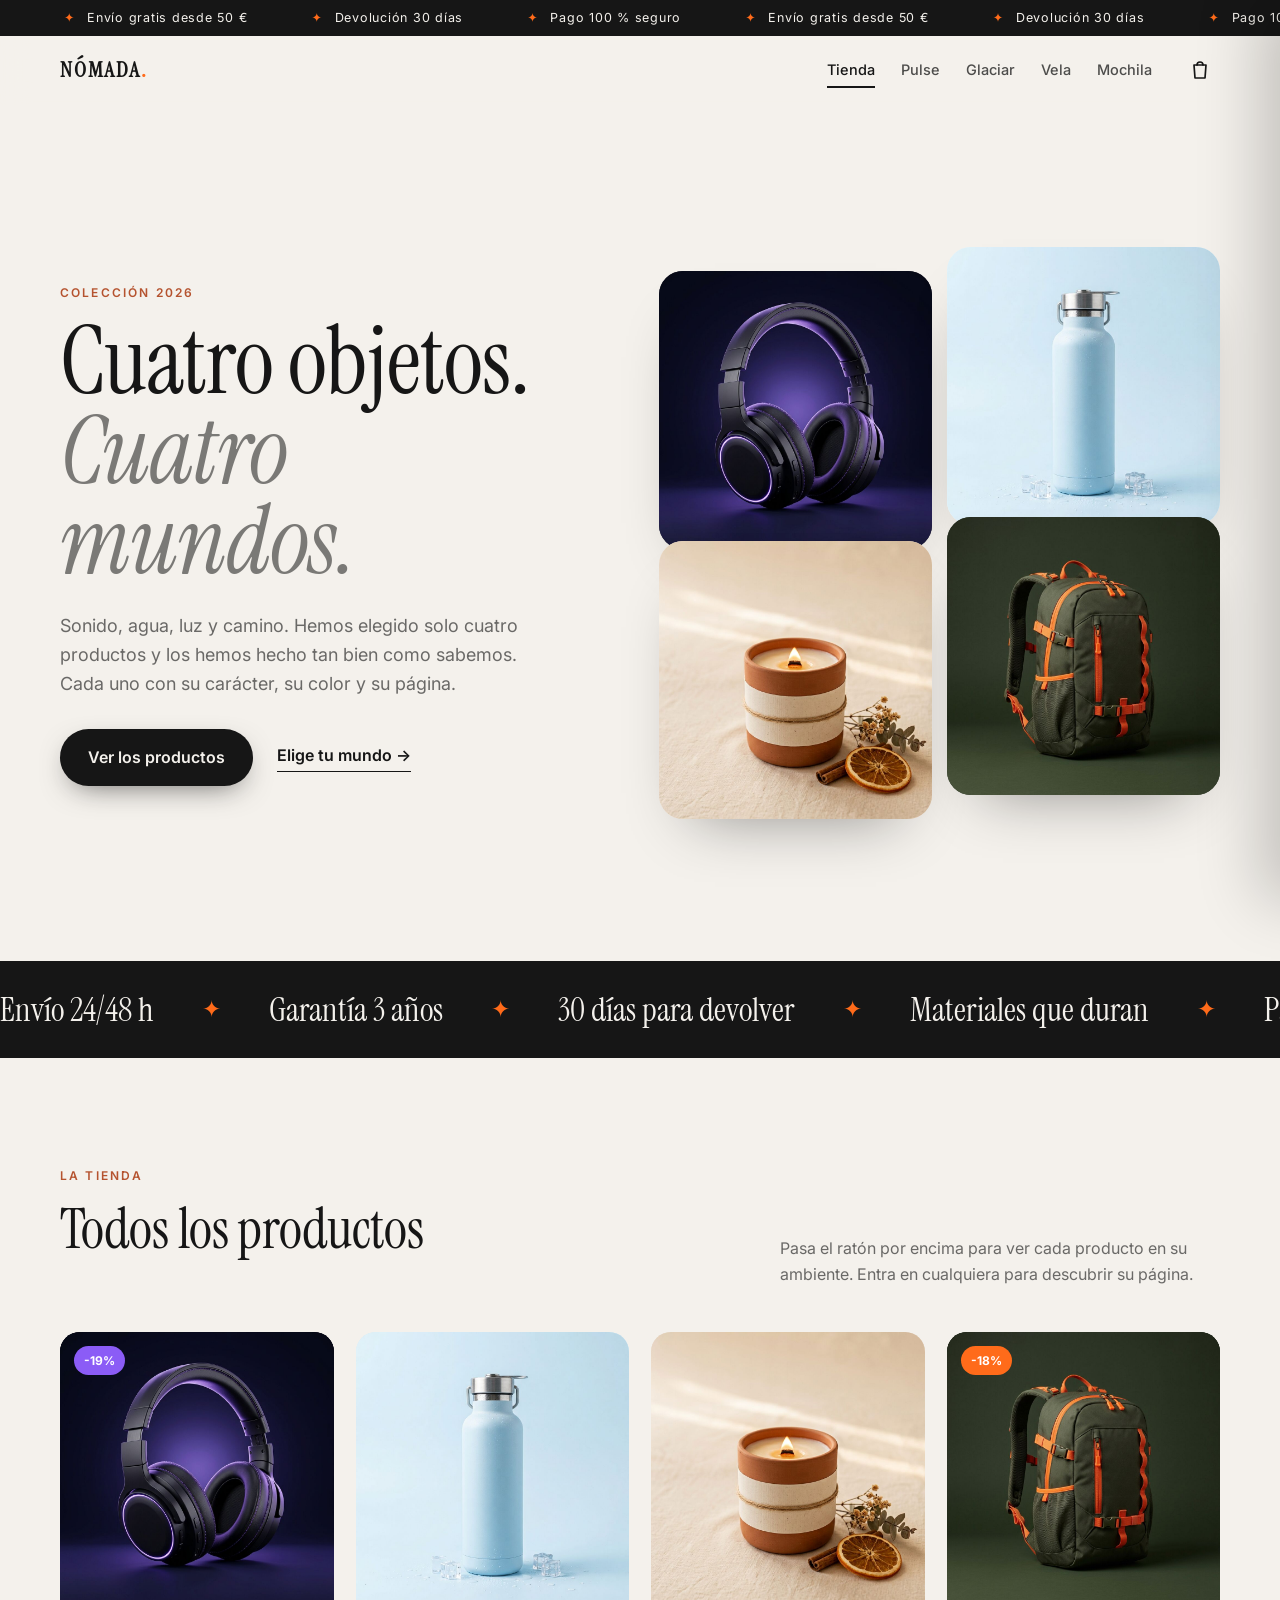
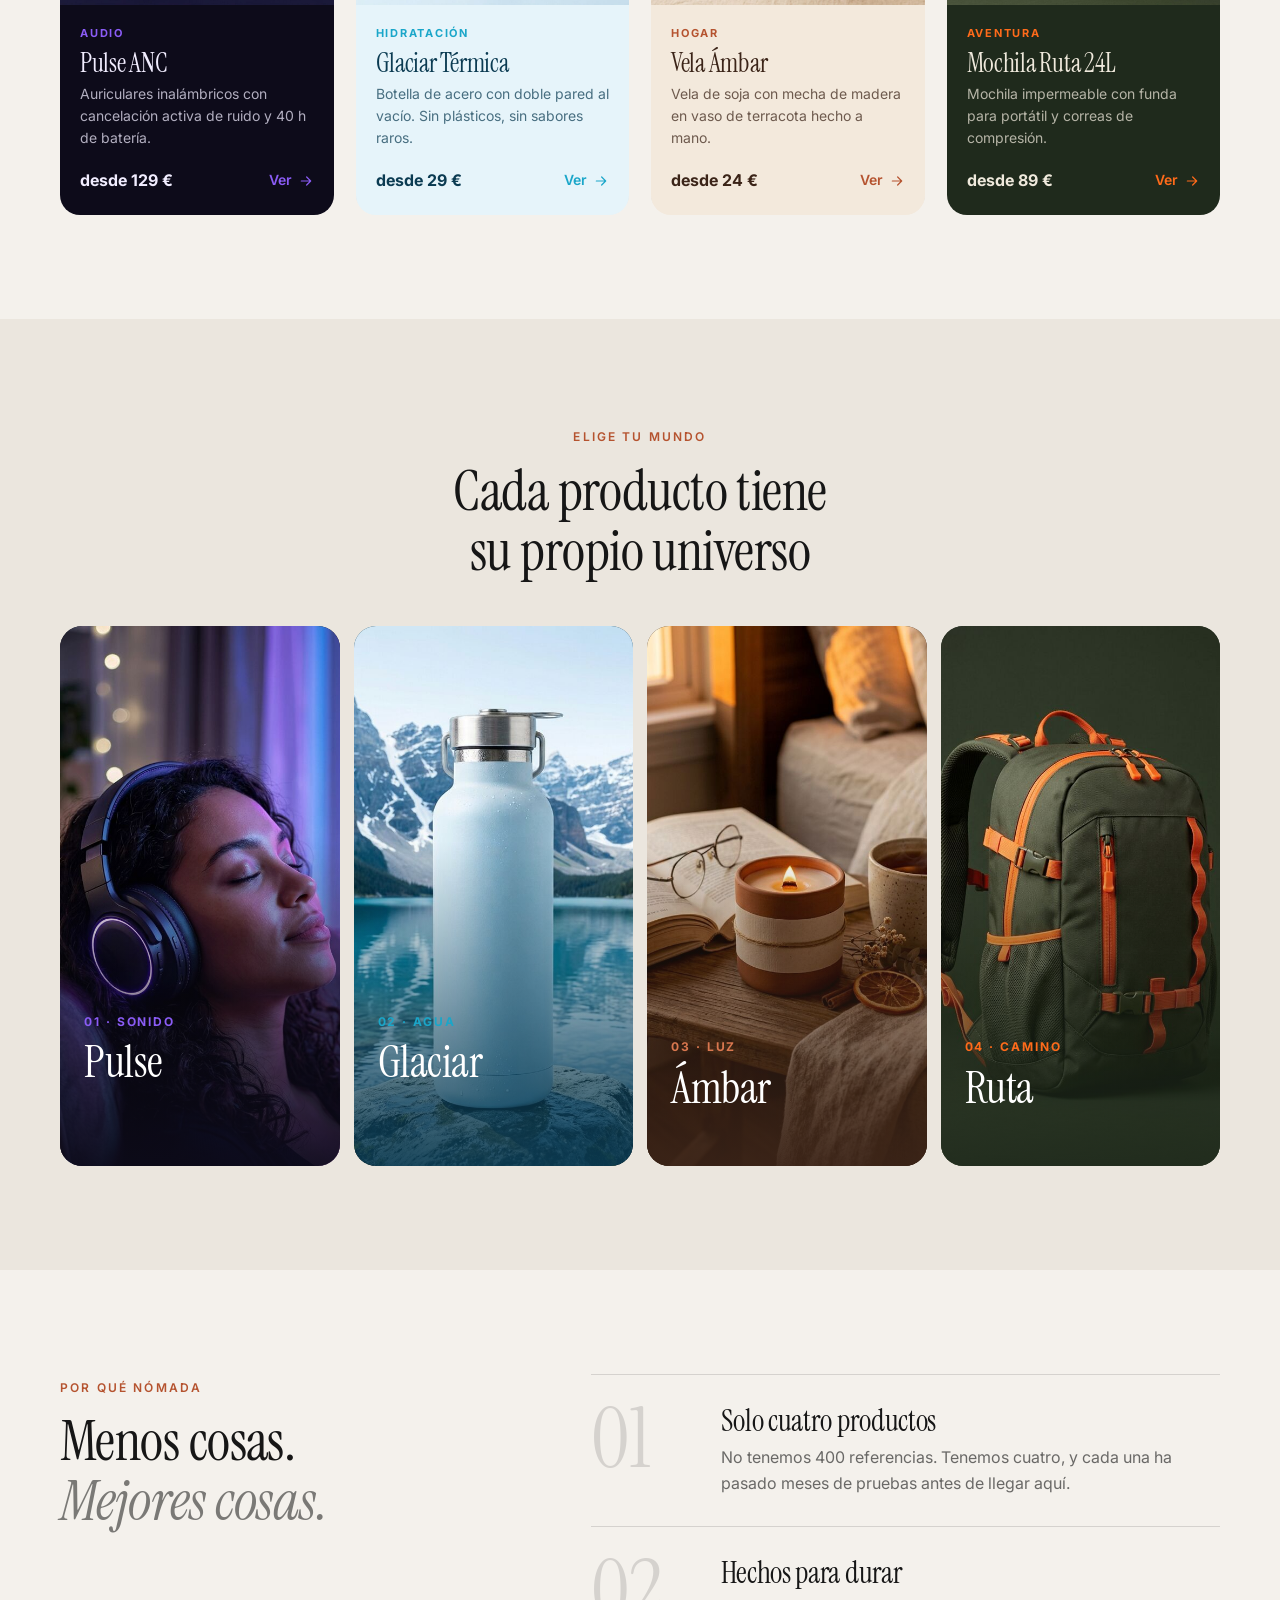
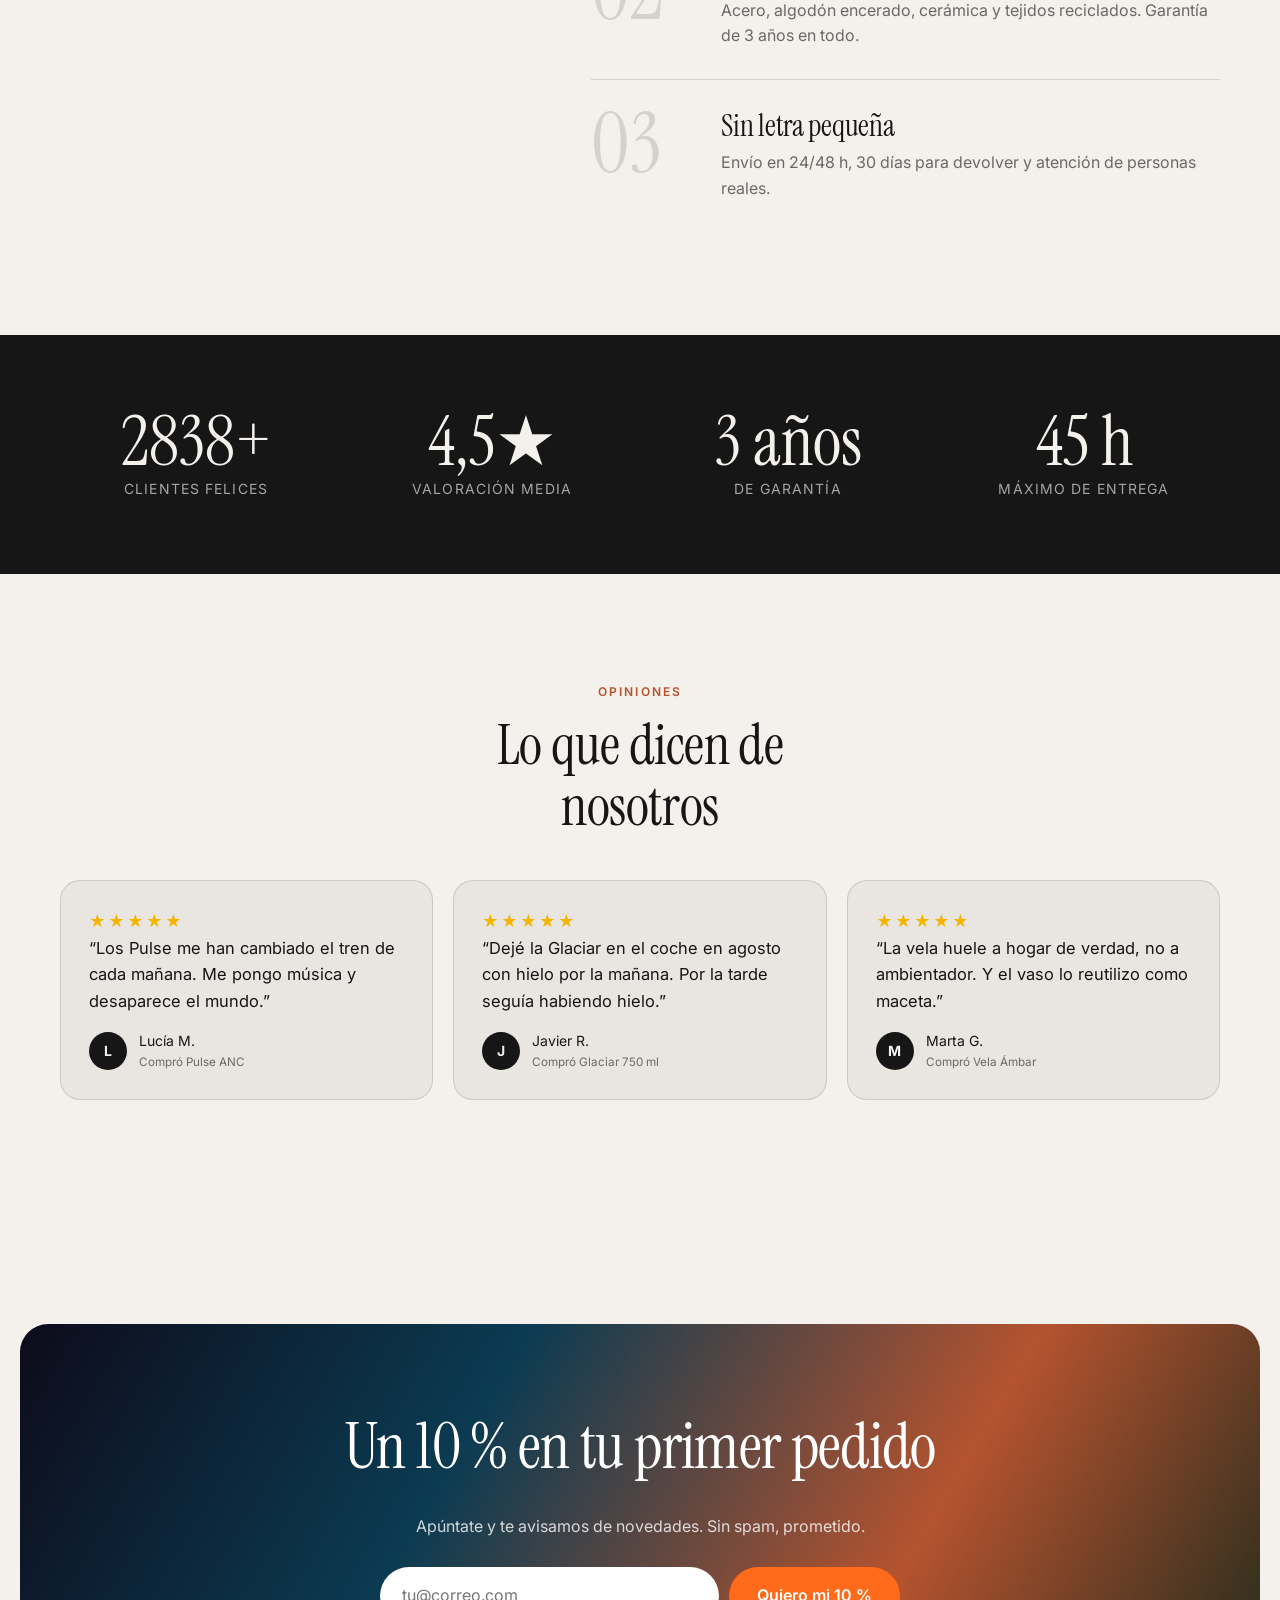
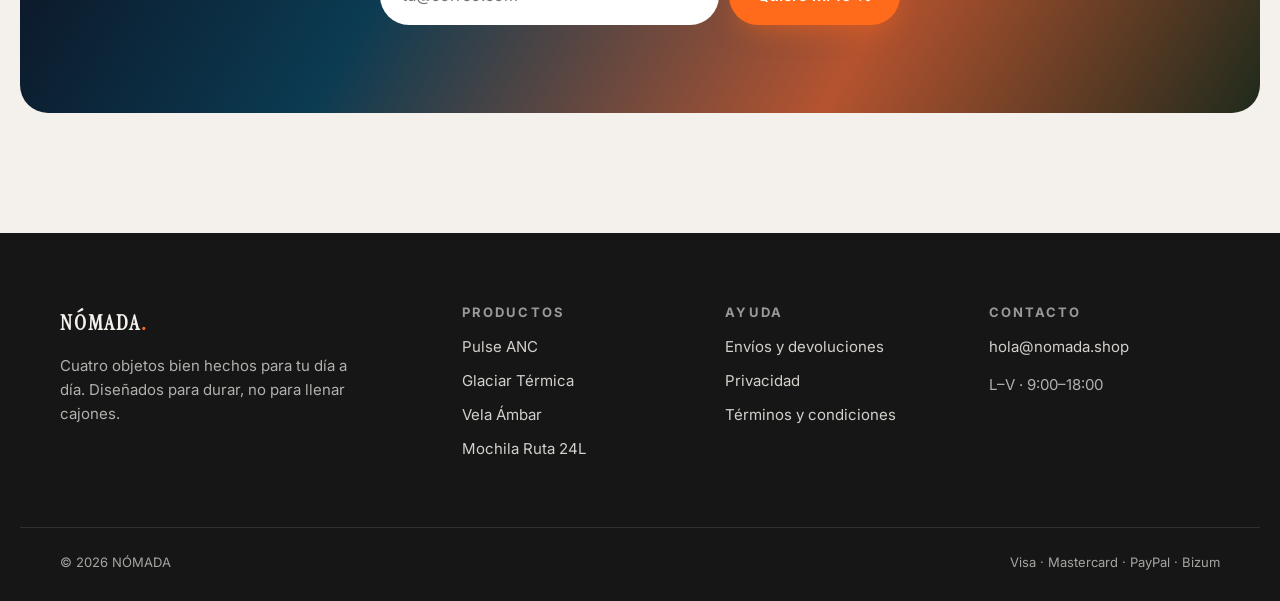
==== web/index.html @ b9ed69e9 "Tienda NÓMADA: portada + 4 páginas de producto personalizadas con carrito Co-authored-by: arena-agen" ====
<!DOCTYPE html>
<html lang="es">
<head>
  <meta charset="UTF-8">
  <meta name="viewport" content="width=device-width, initial-scale=1">
  <title>NÓMADA · Cuatro objetos, cuatro mundos</title>
  <meta name="description" content="Auriculares Pulse, botella Glaciar, vela Ámbar y mochila Ruta. Cuatro objetos bien hechos para tu día a día.">
  <link rel="icon" href="data:image/svg+xml,<svg xmlns='http://www.w3.org/2000/svg' viewBox='0 0 64 64'><rect width='64' height='64' rx='14' fill='%23161616'/><text x='50%' y='54%' dominant-baseline='middle' text-anchor='middle' font-family='Georgia' font-size='40' fill='%23f4f1ec'>N</text></svg>">
  <link rel="preconnect" href="https://fonts.googleapis.com">
  <link rel="preconnect" href="https://fonts.gstatic.com" crossorigin>
  <link href="https://fonts.googleapis.com/css2?family=Instrument+Serif:ital@0;1&family=Inter:wght@400;500;600;700;800&display=swap" rel="stylesheet">
  <link rel="stylesheet" href="css/base.css">
  <link rel="stylesheet" href="css/tema-inicio.css">
</head>
<body data-pagina="inicio">

  <main>
    <!-- 1 · Héroe editorial tipográfico + mosaico de los 4 productos -->
    <section class="bloque heroe-inicio">
      <div class="contenedor heroe-inicio__grid">
        <div class="heroe-inicio__texto">
          <span class="eyebrow rv">Colección 2026</span>
          <h1 class="rv">Cuatro objetos.<br><em>Cuatro mundos.</em></h1>
          <p class="rv">Sonido, agua, luz y camino. Hemos elegido solo cuatro productos y los hemos hecho tan bien como sabemos. Cada uno con su carácter, su color y su página.</p>
          <div class="heroe-inicio__cta rv">
            <a class="boton" href="#productos">Ver los productos</a>
            <a class="enlace-flecha" href="#mundos">Elige tu mundo →</a>
          </div>
        </div>
        <div class="mosaico" aria-hidden="true">
          <a href="producto-pulse.html" class="mosaico__pieza m1" style="--c:#0d0b1a"><img src="img/pulse-1.jpg" alt=""></a>
          <a href="producto-glaciar.html" class="mosaico__pieza m2" style="--c:#e6f4fa"><img src="img/glaciar-1.jpg" alt=""></a>
          <a href="producto-ambar.html" class="mosaico__pieza m3" style="--c:#f3e9dc"><img src="img/ambar-1.jpg" alt=""></a>
          <a href="producto-ruta.html" class="mosaico__pieza m4" style="--c:#1f2a1c"><img src="img/ruta-1.jpg" alt=""></a>
        </div>
      </div>
    </section>

    <!-- 2 · Marquesina de beneficios (costura deliberada con el héroe) -->
    <section class="franja-marquesina" aria-label="Ventajas">
      <div class="marquesina" style="--vel:34s">
        <div class="marquesina__pista">
          <span>Envío 24/48 h</span><span>✦</span><span>Garantía 3 años</span><span>✦</span><span>30 días para devolver</span><span>✦</span><span>Materiales que duran</span><span>✦</span><span>Pago seguro</span><span>✦</span>
          <span>Envío 24/48 h</span><span>✦</span><span>Garantía 3 años</span><span>✦</span><span>30 días para devolver</span><span>✦</span><span>Materiales que duran</span><span>✦</span><span>Pago seguro</span><span>✦</span>
        </div>
      </div>
    </section>

    <!-- 3 · Todos los productos -->
    <section class="bloque" id="productos">
      <div class="contenedor">
        <div class="cabecera-seccion">
          <div>
            <span class="eyebrow rv">La tienda</span>
            <h2 class="titulo-seccion rv">Todos los productos</h2>
          </div>
          <p class="rv">Pasa el ratón por encima para ver cada producto en su ambiente. Entra en cualquiera para descubrir su página.</p>
        </div>
        <div class="rejilla" data-grid-productos></div>
      </div>
    </section>

    <!-- 4 · Paneles que se expanden: un mundo por producto -->
    <section class="bloque mundos" id="mundos">
      <div class="contenedor">
        <div class="centro">
          <span class="eyebrow rv">Elige tu mundo</span>
          <h2 class="titulo-seccion rv">Cada producto tiene su propio universo</h2>
        </div>
        <div class="paneles rv">
          <a class="panel" href="producto-pulse.html" style="--p-bg:#0d0b1a;--p-ac:#8b5cf6">
            <img src="img/pulse-2.jpg" alt="Persona escuchando música con los auriculares Pulse">
            <div class="panel__txt"><span>01 · Sonido</span><h3>Pulse</h3><p>Silencio a la carta, noche de neón.</p></div>
          </a>
          <a class="panel" href="producto-glaciar.html" style="--p-bg:#0b3b52;--p-ac:#1aa6c9">
            <img src="img/glaciar-2.jpg" alt="Botella Glaciar junto a un lago de montaña">
            <div class="panel__txt"><span>02 · Agua</span><h3>Glaciar</h3><p>Frío de montaña, dentro de tu bolso.</p></div>
          </a>
          <a class="panel" href="producto-ambar.html" style="--p-bg:#3b2418;--p-ac:#d9774f">
            <img src="img/ambar-2.jpg" alt="Vela Ámbar encendida en una mesilla">
            <div class="panel__txt"><span>03 · Luz</span><h3>Ámbar</h3><p>Tu casa, a media luz.</p></div>
          </a>
          <a class="panel" href="producto-ruta.html" style="--p-bg:#1f2a1c;--p-ac:#ff6b1a">
            <img src="img/ruta-1.jpg" alt="Mochila Ruta 24L">
            <div class="panel__txt"><span>04 · Camino</span><h3>Ruta</h3><p>De la oficina al monte.</p></div>
          </a>
        </div>
      </div>
    </section>

    <!-- 5 · Lista editorial numerada -->
    <section class="bloque porque">
      <div class="contenedor porque__grid">
        <div>
          <span class="eyebrow rv">Por qué NÓMADA</span>
          <h2 class="titulo-seccion rv">Menos cosas.<br><em>Mejores cosas.</em></h2>
        </div>
        <ol class="lista-num">
          <li class="rv"><span>01</span><div><h3>Solo cuatro productos</h3><p>No tenemos 400 referencias. Tenemos cuatro, y cada una ha pasado meses de pruebas antes de llegar aquí.</p></div></li>
          <li class="rv"><span>02</span><div><h3>Hechos para durar</h3><p>Acero, algodón encerado, cerámica y tejidos reciclados. Garantía de 3 años en todo.</p></div></li>
          <li class="rv"><span>03</span><div><h3>Sin letra pequeña</h3><p>Envío en 24/48 h, 30 días para devolver y atención de personas reales.</p></div></li>
        </ol>
      </div>
    </section>

    <!-- 6 · Cifras con contador -->
    <section class="bloque bloque--denso cifras">
      <div class="contenedor cifras__grid">
        <div class="rv"><strong><span data-count="3040">3040</span>+</strong><span>clientes felices</span></div>
        <div class="rv"><strong><span data-count="4.8">4,8</span>★</strong><span>valoración media</span></div>
        <div class="rv"><strong><span data-count="3">3</span> años</strong><span>de garantía</span></div>
        <div class="rv"><strong><span data-count="48">48</span> h</strong><span>máximo de entrega</span></div>
      </div>
    </section>

    <!-- 7 · Reseñas -->
    <section class="bloque">
      <div class="contenedor">
        <div class="centro"><span class="eyebrow rv">Opiniones</span><h2 class="titulo-seccion rv">Lo que dicen de nosotros</h2></div>
        <div class="resenas" style="margin-top:44px">
          <article class="resena rv"><div class="estrellas">★★★★★</div><p>“Los Pulse me han cambiado el tren de cada mañana. Me pongo música y desaparece el mundo.”</p><footer><span class="avatar">L</span><div>Lucía M.<small>Compró Pulse ANC</small></div></footer></article>
          <article class="resena rv"><div class="estrellas">★★★★★</div><p>“Dejé la Glaciar en el coche en agosto con hielo por la mañana. Por la tarde seguía habiendo hielo.”</p><footer><span class="avatar">J</span><div>Javier R.<small>Compró Glaciar 750 ml</small></div></footer></article>
          <article class="resena rv"><div class="estrellas">★★★★★</div><p>“La vela huele a hogar de verdad, no a ambientador. Y el vaso lo reutilizo como maceta.”</p><footer><span class="avatar">M</span><div>Marta G.<small>Compró Vela Ámbar</small></div></footer></article>
        </div>
      </div>
    </section>

    <!-- 8 · Cierre: boletín -->
    <section class="bloque cierre">
      <div class="contenedor cierre__caja rv">
        <h2>Un 10 % en tu primer pedido</h2>
        <p>Apúntate y te avisamos de novedades. Sin spam, prometido.</p>
        <form class="boletin" data-newsletter>
          <label class="sr" for="email">Tu correo</label>
          <input id="email" type="email" required placeholder="tu@correo.com">
          <button class="boton" type="submit">Quiero mi 10 %</button>
        </form>
      </div>
    </section>
  </main>

  <script src="js/productos.js"></script>
  <script src="js/app.js"></script>
</body>
</html>
---- web/css/base.css ----
/* ==========================================================================
   NÓMADA · Estilos compartidos
   Cada página define SUS colores y fuentes en :root (ver css/tema-*.css).
   Aquí solo hay estructura; la "piel" viene de las variables.
   Regla de la skill: el fondo y el padding de cada bloque viven JUNTOS en el
   mismo elemento (.bloque), nunca franjas del color de la página.
   ========================================================================== */
:root {
  --bg: #f4f1ec;
  --fg: #161616;
  --ac: #161616;
  --ac-fg: #ffffff;
  --muted: color-mix(in srgb, var(--fg) 62%, var(--bg));
  --card: color-mix(in srgb, var(--fg) 5%, var(--bg));
  --line: color-mix(in srgb, var(--fg) 14%, transparent);
  --f-body: 'Inter', system-ui, -apple-system, sans-serif;
  --f-display: var(--f-body);
  --radius: 18px;
  --gutter: clamp(18px, 4vw, 40px);
  --ease: cubic-bezier(0.22, 1, 0.36, 1);
  --pad-y: clamp(64px, 9vw, 104px);
}
*, *::before, *::after { box-sizing: border-box; }
html { scroll-behavior: smooth; -webkit-text-size-adjust: 100%; }
html.sin-scroll { overflow: hidden; }
body {
  margin: 0; background: var(--bg); color: var(--fg);
  font-family: var(--f-body); font-size: 16px; line-height: 1.6;
  -webkit-font-smoothing: antialiased;
}
img { max-width: 100%; display: block; }
a { color: inherit; }
button { font: inherit; color: inherit; cursor: pointer; }
h1, h2, h3, h4 { font-family: var(--f-display); line-height: 1.08; margin: 0 0 .5em; font-weight: 700; letter-spacing: -0.02em; }
p { margin: 0 0 1em; }
:focus-visible { outline: 2px solid var(--ac); outline-offset: 3px; }
.contenedor { max-width: 1240px; margin: 0 auto; padding: 0 var(--gutter); }
.bloque { padding: var(--pad-y) 0; position: relative; }
.bloque--denso { --pad-y: clamp(48px, 7vw, 72px); }
.eyebrow { display: inline-block; font-size: 12px; letter-spacing: .18em; text-transform: uppercase; font-weight: 600; color: var(--ac); margin-bottom: 14px; }
.titulo-seccion { font-size: clamp(30px, 4.4vw, 56px); max-width: 16ch; }
.centro { text-align: center; }
.centro .titulo-seccion { margin-left: auto; margin-right: auto; }
.sr { position: absolute; width: 1px; height: 1px; overflow: hidden; clip: rect(0 0 0 0); }

/* ---------- botones ---------- */
.boton {
  display: inline-flex; align-items: center; justify-content: center; gap: 10px;
  padding: 16px 28px; border-radius: 999px; border: 0;
  background: var(--ac); color: var(--ac-fg); font-weight: 600; text-decoration: none;
  transition: transform .3s var(--ease), box-shadow .3s var(--ease), opacity .2s;
  box-shadow: 0 10px 30px -12px color-mix(in srgb, var(--ac) 70%, transparent);
}
.boton svg { width: 18px; height: 18px; }
.boton:hover { transform: translateY(-2px); box-shadow: 0 16px 36px -12px color-mix(in srgb, var(--ac) 80%, transparent); }
.boton:disabled { opacity: .45; cursor: not-allowed; transform: none; box-shadow: none; }
.boton--bloque { width: 100%; }
.boton--linea { background: transparent; color: var(--fg); border: 1.5px solid currentColor; box-shadow: none; }

/* ---------- barra de anuncio (marquesina) ---------- */
.anuncio { background: var(--fg); color: var(--bg); font-size: 12.5px; letter-spacing: .06em; overflow: hidden; white-space: nowrap; padding: 8px 0; }
.anuncio__pista { display: inline-flex; gap: 64px; padding-left: 64px; animation: desliza 28s linear infinite; }
.anuncio__pista span::before { content: '✦'; margin-right: 12px; color: var(--ac); }

/* ---------- cabecera ---------- */
.cabecera { position: sticky; top: 0; z-index: 50; background: color-mix(in srgb, var(--bg) 86%, transparent); backdrop-filter: blur(14px); -webkit-backdrop-filter: blur(14px); border-bottom: 1px solid transparent; transition: border-color .3s, box-shadow .3s; }
.cabecera.con-sombra { border-bottom-color: var(--line); }
.cabecera__fila { display: flex; align-items: center; gap: 28px; height: 68px; }
.logo { font-family: var(--f-display); font-weight: 800; font-size: 22px; letter-spacing: .08em; text-decoration: none; }
.logo span { color: var(--ac); }
.cabecera__nav { display: flex; gap: 26px; margin-left: auto; }
.cabecera__nav a { text-decoration: none; font-size: 14.5px; font-weight: 500; opacity: .75; position: relative; padding: 6px 0; transition: opacity .2s; }
.cabecera__nav a::after { content: ''; position: absolute; left: 0; right: 0; bottom: 0; height: 2px; background: var(--ac); transform: scaleX(0); transform-origin: left; transition: transform .35s var(--ease); }
.cabecera__nav a:hover, .cabecera__nav a[aria-current] { opacity: 1; }
.cabecera__nav a:hover::after, .cabecera__nav a[aria-current]::after { transform: scaleX(1); }
.cabecera__carrito, .cabecera__menu { background: none; border: 0; padding: 8px; position: relative; display: grid; place-items: center; }
.cabecera__carrito svg, .cabecera__menu svg { width: 24px; height: 24px; }
.cabecera__menu { display: none; }
.burbuja { position: absolute; top: 0; right: -2px; min-width: 19px; height: 19px; border-radius: 99px; background: var(--ac); color: var(--ac-fg); font-size: 11px; font-weight: 700; display: grid; place-items: center; padding: 0 5px; transition: transform .3s var(--ease); }
.burbuja.vacia { transform: scale(0); }

/* ---------- tarjetas de producto ---------- */
.rejilla { display: grid; grid-template-columns: repeat(4, 1fr); gap: 22px; }
.rejilla--3 { grid-template-columns: repeat(3, 1fr); }
.tarjeta { background: var(--t-bg); color: var(--t-fg); border-radius: var(--radius); overflow: hidden; text-decoration: none; display: flex; flex-direction: column; transition: transform .5s var(--ease), box-shadow .5s var(--ease); box-shadow: 0 1px 0 color-mix(in srgb, var(--t-fg) 10%, transparent) inset; }
.tarjeta:hover { transform: translateY(-6px); box-shadow: 0 30px 60px -30px color-mix(in srgb, var(--t-bg) 60%, #000); }
.tarjeta__media { position: relative; aspect-ratio: 1 / 1; overflow: hidden; background: var(--t-bg); }
.tarjeta__media img { position: absolute; inset: 0; width: 100%; height: 100%; object-fit: cover; transition: transform .8s var(--ease), opacity .6s var(--ease); }
.tarjeta__alt { opacity: 0; }
.tarjeta:hover .tarjeta__media img { transform: scale(1.05); }
.tarjeta:hover .tarjeta__alt { opacity: 1; }
.tarjeta__chip { position: absolute; top: 14px; left: 14px; background: var(--t-ac); color: #fff; font-size: 12px; font-weight: 700; padding: 5px 10px; border-radius: 99px; }
.tarjeta__info { padding: 20px 20px 22px; display: flex; flex-direction: column; flex: 1; }
.tarjeta__cat { font-size: 11px; letter-spacing: .16em; text-transform: uppercase; color: var(--t-ac); font-weight: 700; }
.tarjeta h3 { font-size: 21px; margin: 6px 0 6px; font-family: var(--f-display); }
.tarjeta p { font-size: 14px; opacity: .72; margin-bottom: 18px; }
.tarjeta__pie { display: flex; justify-content: space-between; align-items: center; margin-top: auto; }
.tarjeta__precio { font-weight: 700; }
.tarjeta__ir { display: inline-flex; align-items: center; gap: 6px; font-size: 14px; font-weight: 600; color: var(--t-ac); }
.tarjeta__ir svg { width: 16px; transition: transform .35s var(--ease); }
.tarjeta:hover .tarjeta__ir svg { transform: translateX(4px); }

/* ---------- bloque de compra ---------- */
.ficha { display: grid; grid-template-columns: 1.1fr 1fr; gap: clamp(28px, 5vw, 72px); align-items: start; }
.galeria { position: sticky; top: 92px; }
.galeria__principal { border-radius: var(--radius); overflow: hidden; aspect-ratio: 1 / 1; background: var(--card); }
.galeria__principal img { width: 100%; height: 100%; object-fit: cover; transition: opacity .18s, transform .6s var(--ease); }
.galeria__principal img.cambiando { opacity: 0; transform: scale(1.02); }
.galeria__minis { display: flex; gap: 12px; margin-top: 12px; }
.galeria__minis button { width: 84px; aspect-ratio: 1; border-radius: 12px; overflow: hidden; padding: 0; border: 2px solid transparent; background: none; opacity: .6; transition: opacity .2s, border-color .2s; }
.galeria__minis button.activa, .galeria__minis button:hover { opacity: 1; border-color: var(--ac); }
.galeria__minis img { width: 100%; height: 100%; object-fit: cover; }
.compra__cat { font-size: 12px; letter-spacing: .18em; text-transform: uppercase; color: var(--ac); font-weight: 700; }
.compra__titulo { font-size: clamp(34px, 4.4vw, 54px); margin: 8px 0 10px; }
.compra__valoracion { font-size: 14px; text-decoration: none; opacity: .8; }
.estrellas { color: var(--estrellas, #f5b400); letter-spacing: 2px; }
.compra__precio { display: flex; align-items: baseline; gap: 12px; flex-wrap: wrap; margin: 22px 0 14px; }
.compra__precio [data-precio] { font-size: 32px; font-weight: 700; font-family: var(--f-display); }
.compra__precio s { opacity: .5; font-size: 18px; }
.compra__ahorro:not(:empty) { background: color-mix(in srgb, var(--ac) 16%, transparent); color: var(--ac); font-size: 13px; font-weight: 700; padding: 4px 10px; border-radius: 99px; }
.compra__resumen { color: var(--muted); font-size: 17px; }
.opciones { border: 0; padding: 0; margin: 24px 0; }
.opciones legend { font-size: 14px; margin-bottom: 10px; padding: 0; }
.opciones__lista { display: flex; flex-wrap: wrap; gap: 10px; }
.opcion { padding: 11px 18px; border-radius: 12px; border: 1.5px solid var(--line); background: transparent; font-size: 14.5px; font-weight: 500; transition: border-color .2s, background .2s; }
.opcion:hover { border-color: var(--ac); }
.opcion.activa { border-color: var(--ac); background: color-mix(in srgb, var(--ac) 14%, transparent); }
.opcion.agotada { opacity: .5; text-decoration: line-through; }
.compra__fila { display: flex; gap: 12px; margin: 26px 0 22px; }
.cantidad { display: inline-flex; align-items: center; border: 1.5px solid var(--line); border-radius: 999px; }
.cantidad button { background: none; border: 0; width: 34px; height: 34px; font-size: 18px; }
.cantidad span { min-width: 22px; text-align: center; font-weight: 600; }
.cantidad--grande button { width: 46px; height: 54px; }
.confianza { list-style: none; padding: 18px 0 0; margin: 0 0 8px; display: grid; grid-template-columns: 1fr 1fr; gap: 12px 18px; border-top: 1px solid var(--line); font-size: 14px; }
.confianza li { display: flex; align-items: center; gap: 10px; }
.confianza svg { width: 22px; height: 22px; color: var(--ac); flex: none; }
.detalles { border-top: 1px solid var(--line); margin-top: 18px; }
.detalles details { border-bottom: 1px solid var(--line); }
.detalles summary { list-style: none; cursor: pointer; padding: 18px 0; font-weight: 600; display: flex; justify-content: space-between; }
.detalles summary::-webkit-details-marker { display: none; }
.detalles summary::after { content: '+'; font-size: 22px; line-height: 1; transition: transform .3s var(--ease); }
.detalles details[open] summary::after { transform: rotate(45deg); }
.detalles details > div { padding: 0 0 18px; color: var(--muted); }
.detalles ul { margin: 0; padding-left: 18px; }

/* barra de compra fija */
.barra-compra { position: fixed; left: 0; right: 0; bottom: 0; z-index: 40; background: color-mix(in srgb, var(--bg) 92%, transparent); backdrop-filter: blur(14px); -webkit-backdrop-filter: blur(14px); border-top: 1px solid var(--line); transform: translateY(110%); transition: transform .45s var(--ease); }
.barra-compra.visible { transform: none; }
.barra-compra__fila { display: flex; align-items: center; gap: 16px; padding-top: 10px; padding-bottom: 10px; }
.barra-compra img { width: 48px; height: 48px; border-radius: 10px; object-fit: cover; }
.barra-compra__fila > div { display: flex; flex-direction: column; line-height: 1.3; margin-right: auto; }
.barra-compra__fila > div span { font-size: 13px; opacity: .7; }
.barra-compra .boton { padding: 12px 22px; }

/* ---------- reseñas y FAQ (comunes, con la piel de cada página) ---------- */
.resenas { display: grid; grid-template-columns: repeat(3, 1fr); gap: 20px; }
.resena { background: var(--card); border-radius: var(--radius); padding: 28px; border: 1px solid var(--line); }
.resena p { font-size: 16.5px; }
.resena footer { display: flex; align-items: center; gap: 12px; font-size: 14px; }
.resena .avatar { width: 38px; height: 38px; border-radius: 50%; display: grid; place-items: center; background: var(--ac); color: var(--ac-fg); font-weight: 700; }
.resena small { display: block; opacity: .6; }
.faq { max-width: 820px; margin: 0 auto; }
.faq details { border-bottom: 1px solid var(--line); }
.faq summary { list-style: none; cursor: pointer; padding: 22px 0; font-size: 18px; font-weight: 600; display: flex; justify-content: space-between; gap: 20px; }
.faq summary::-webkit-details-marker { display: none; }
.faq summary::after { content: '+'; font-size: 26px; line-height: 1; color: var(--ac); transition: transform .3s var(--ease); }
.faq details[open] summary::after { transform: rotate(45deg); }
.faq details p { color: var(--muted); padding-bottom: 20px; margin: 0; }
.cabecera-seccion { display: flex; justify-content: space-between; align-items: end; gap: 24px; margin-bottom: 44px; flex-wrap: wrap; }
.cabecera-seccion p { color: var(--muted); max-width: 44ch; margin: 0; }

/* ---------- marquesina genérica ---------- */
.marquesina { overflow: hidden; white-space: nowrap; }
.marquesina__pista { display: inline-flex; gap: 48px; padding-right: 48px; animation: desliza var(--vel, 30s) linear infinite; }
.marquesina--inversa .marquesina__pista { animation-direction: reverse; }
.marquesina:hover .marquesina__pista { animation-play-state: paused; }
@keyframes desliza { to { transform: translateX(-50%); } }

/* ---------- carrito (cajón lateral) ---------- */
.cajon { position: fixed; inset: 0; z-index: 100; pointer-events: none; }
.cajon__velo { position: absolute; inset: 0; background: rgba(0,0,0,.45); opacity: 0; transition: opacity .35s; }
.cajon__panel { position: absolute; top: 0; right: 0; bottom: 0; width: min(440px, 100%); background: var(--bg); color: var(--fg); display: flex; flex-direction: column; transform: translateX(100%); transition: transform .45s var(--ease); box-shadow: -20px 0 60px rgba(0,0,0,.2); }
.cajon.abierto { pointer-events: auto; }
.cajon.abierto .cajon__velo { opacity: 1; }
.cajon.abierto .cajon__panel { transform: none; }
.cajon__cab { display: flex; justify-content: space-between; align-items: center; padding: 22px 24px; border-bottom: 1px solid var(--line); }
.cajon__cab h3 { margin: 0; font-size: 22px; }
.cajon__cab button { background: none; border: 0; padding: 6px; }
.cajon__cab svg { width: 22px; height: 22px; }
.cajon__envio { padding: 16px 24px; font-size: 14px; border-bottom: 1px solid var(--line); }
.barra { height: 6px; border-radius: 9px; background: var(--line); margin-top: 10px; overflow: hidden; }
.barra i { display: block; height: 100%; background: var(--ac); transform-origin: left; transition: transform .6s var(--ease); }
.cajon__lineas { flex: 1; overflow-y: auto; padding: 8px 24px; }
.cajon__vacio { text-align: center; padding: 60px 0; }
.linea { display: grid; grid-template-columns: 76px 1fr auto; gap: 14px; align-items: center; padding: 16px 0; border-bottom: 1px solid var(--line); }
.linea__img { border-radius: 12px; overflow: hidden; background: var(--l-bg); aspect-ratio: 1; }
.linea__img img { width: 100%; height: 100%; object-fit: cover; }
.linea__info { display: flex; flex-direction: column; gap: 4px; font-size: 14px; }
.linea__info a { text-decoration: none; }
.linea__info > span { opacity: .65; }
.linea__info .cantidad { align-self: flex-start; margin-top: 4px; }
.cajon__pie { padding: 20px 24px 24px; border-top: 1px solid var(--line); }
.cajon__total { display: flex; justify-content: space-between; font-size: 18px; margin-bottom: 16px; }
.cajon__nota { font-size: 12.5px; opacity: .6; text-align: center; margin: 12px 0 0; }

/* aviso y ventana */
.toast { position: fixed; left: 50%; bottom: 28px; z-index: 120; transform: translate(-50%, 30px); opacity: 0; background: var(--fg); color: var(--bg); padding: 12px 20px; border-radius: 99px; font-size: 14.5px; font-weight: 500; transition: transform .4s var(--ease), opacity .4s; pointer-events: none; }
.toast.visible { transform: translate(-50%, 0); opacity: 1; }
.modal { position: fixed; inset: 0; z-index: 130; background: rgba(0,0,0,.5); display: grid; place-items: center; padding: 20px; opacity: 0; pointer-events: none; transition: opacity .3s; }
.modal.abierto { opacity: 1; pointer-events: auto; }
.modal__caja { background: var(--bg); color: var(--fg); border-radius: var(--radius); padding: 36px; max-width: 460px; position: relative; transform: scale(.96); transition: transform .35s var(--ease); }
.modal.abierto .modal__caja { transform: none; }
.modal__x { position: absolute; top: 14px; right: 14px; background: none; border: 0; }
.modal__x svg { width: 22px; }
.modal p { color: var(--muted); }

/* ---------- pie ---------- */
.pie { background: var(--pie-bg, var(--fg)); color: var(--pie-fg, var(--bg)); padding: 72px 0 28px; }
.pie__grid { display: grid; grid-template-columns: 1.6fr 1fr 1fr 1fr; gap: 32px; }
.pie h4 { font-size: 13px; letter-spacing: .16em; text-transform: uppercase; opacity: .6; margin-bottom: 16px; font-family: var(--f-body); }
.pie a:not(.logo) { display: block; text-decoration: none; opacity: .85; margin-bottom: 10px; font-size: 15px; }
.pie a:hover { opacity: 1; }
.pie__txt { opacity: .7; font-size: 15px; max-width: 34ch; margin-top: 14px; }
.pie__base { display: flex; justify-content: space-between; gap: 16px; margin-top: 56px; padding-top: 24px; border-top: 1px solid color-mix(in srgb, currentColor 18%, transparent); font-size: 13px; opacity: .65; flex-wrap: wrap; }

/* ---------- animaciones de entrada ---------- */
.rv { opacity: 0; transform: translateY(26px); transition: opacity .9s var(--ease) var(--rv-delay, 0ms), transform .9s var(--ease) var(--rv-delay, 0ms); }
.rv.visible { opacity: 1; transform: none; }

/* ---------- responsive ---------- */
@media (max-width: 990px) {
  .rejilla { grid-template-columns: repeat(2, 1fr); }
  .rejilla--3 { grid-template-columns: repeat(3, minmax(240px, 1fr)); overflow-x: auto; scroll-snap-type: x mandatory; padding-bottom: 8px; }
  .rejilla--3 > * { scroll-snap-align: start; }
  .ficha { grid-template-columns: 1fr; }
  .galeria { position: static; }
  .resenas { grid-template-columns: 1fr; }
  .pie__grid { grid-template-columns: 1fr 1fr; }
  .cabecera__menu { display: grid; }
  .cabecera__nav { position: absolute; top: 100%; left: 0; right: 0; flex-direction: column; gap: 0; background: var(--bg); border-bottom: 1px solid var(--line); padding: 8px var(--gutter) 16px; transform: translateY(-8px); opacity: 0; pointer-events: none; transition: opacity .25s, transform .25s var(--ease); }
  .cabecera__nav a { padding: 12px 0; font-size: 17px; }
  .cabecera.menu-abierto .cabecera__nav { opacity: 1; transform: none; pointer-events: auto; }
  .logo { margin-right: auto; }
}
@media (max-width: 540px) {
  .rejilla { grid-template-columns: 1fr; }
  .confianza { grid-template-columns: 1fr; }
  .compra__fila { flex-direction: column; }
  .cantidad--grande { align-self: flex-start; }
  .pie__grid { grid-template-columns: 1fr; }
  .barra-compra__fila > strong { display: none; }
  .galeria__minis button { width: 68px; }
}
@media (prefers-reduced-motion: reduce) {
  *, *::before, *::after { animation: none !important; transition: none !important; scroll-behavior: auto !important; }
  .rv { opacity: 1; transform: none; }
}
---- web/css/tema-inicio.css ----
/* Portada · neutra y cálida, para que los 4 colores de los productos brillen */
:root {
  --bg: #f4f1ec;
  --fg: #161616;
  --ac: #161616;
  --ac-fg: #f4f1ec;
  --f-body: 'Inter', system-ui, sans-serif;
  --f-display: 'Instrument Serif', Georgia, serif;
  --radius: 20px;
}
h1, h2, h3 { font-weight: 400; letter-spacing: -0.01em; }
em { font-style: italic; color: color-mix(in srgb, var(--fg) 55%, var(--bg)); }
.eyebrow { color: #b5532f; }
.anuncio__pista span::before { color: #ff6b1a; }
.logo span { color: #ff6b1a; }
.tarjeta h3 { font-size: 26px; }

/* 1 · héroe */
.heroe-inicio { --pad-y: clamp(40px, 6vw, 80px); background: var(--bg); overflow: hidden; }
.heroe-inicio__grid { display: grid; grid-template-columns: 1fr 1.05fr; gap: clamp(28px, 5vw, 64px); align-items: center; min-height: min(78vh, 760px); }
.heroe-inicio h1 { font-size: clamp(52px, 7.4vw, 112px); line-height: .95; margin-bottom: 26px; }
.heroe-inicio p { font-size: 18px; color: var(--muted); max-width: 44ch; }
.heroe-inicio__cta { display: flex; gap: 24px; align-items: center; flex-wrap: wrap; margin-top: 30px; }
.enlace-flecha { font-weight: 600; text-decoration: none; border-bottom: 1.5px solid currentColor; padding-bottom: 2px; }
.mosaico { display: grid; grid-template-columns: 1fr 1fr; grid-template-rows: 1fr 1fr; gap: 16px; aspect-ratio: 1 / 1.02; }
.mosaico__pieza { background: var(--c); border-radius: 24px; overflow: hidden; position: relative; animation: entra 1.2s var(--ease) both; box-shadow: 0 30px 60px -35px rgba(0,0,0,.45); }
.mosaico__pieza img { width: 100%; height: 100%; object-fit: cover; transition: transform 1s var(--ease); }
.mosaico__pieza:hover img { transform: scale(1.07); }
.m1 { transform: translateY(24px); animation-delay: .05s; }
.m2 { animation-delay: .18s; }
.m3 { animation-delay: .3s; }
.m4 { transform: translateY(-24px); animation-delay: .42s; }
.m1, .m4 { --y: 24px; }
.m4 { --y: -24px; }
.m2, .m3 { --y: 0px; }
@keyframes entra { from { opacity: 0; transform: translateY(calc(var(--y) + 40px)) scale(.94); } to { opacity: 1; transform: translateY(var(--y)) scale(1); } }

/* 2 · marquesina (costura: continúa el color oscuro de la tinta) */
.franja-marquesina { background: var(--fg); color: var(--bg); padding: 22px 0; font-family: var(--f-display); font-size: clamp(22px, 2.6vw, 34px); }
.franja-marquesina span:nth-child(even) { color: #ff6b1a; font-size: .7em; align-self: center; }

/* 4 · paneles */
.mundos { background: #ebe6de; }
.paneles { display: flex; gap: 14px; height: clamp(420px, 60vh, 580px); margin-top: 44px; }
.panel { flex: 1; position: relative; border-radius: 22px; overflow: hidden; background: var(--p-bg); color: #fff; text-decoration: none; transition: flex-grow .7s var(--ease); }
.panel img { position: absolute; inset: 0; width: 100%; height: 100%; object-fit: cover; transition: transform 1s var(--ease); }
.panel::after { content: ''; position: absolute; inset: 0; background: linear-gradient(to top, color-mix(in srgb, var(--p-bg) 92%, transparent) 0%, transparent 60%); }
.panel__txt { position: absolute; left: 24px; right: 24px; bottom: 24px; z-index: 1; }
.panel__txt span { font-size: 12px; letter-spacing: .16em; text-transform: uppercase; color: var(--p-ac); font-weight: 700; font-family: var(--f-body); }
.panel__txt h3 { font-size: clamp(34px, 3.4vw, 52px); margin: 6px 0 4px; }
.panel__txt p { margin: 0; opacity: 0; transform: translateY(10px); transition: opacity .5s, transform .5s var(--ease); max-width: 26ch; }
.paneles:hover .panel { flex-grow: .7; }
.paneles .panel:hover { flex-grow: 2.4; }
.panel:hover img { transform: scale(1.04); }
.panel:hover .panel__txt p { opacity: .9; transform: none; }

/* 5 · por qué */
.porque__grid { display: grid; grid-template-columns: 1fr 1.3fr; gap: 48px; }
.lista-num { list-style: none; margin: 0; padding: 0; }
.lista-num li { display: grid; grid-template-columns: 110px 1fr; gap: 20px; padding: 30px 0; border-top: 1px solid var(--line); }
.lista-num li > span { font-family: var(--f-display); font-size: 84px; line-height: .8; color: color-mix(in srgb, var(--fg) 14%, var(--bg)); }
.lista-num h3 { font-size: 30px; margin-bottom: 8px; }
.lista-num p { color: var(--muted); margin: 0; }

/* 6 · cifras */
.cifras { background: var(--fg); color: var(--bg); }
.cifras__grid { display: grid; grid-template-columns: repeat(4, 1fr); gap: 24px; text-align: center; }
.cifras strong { display: block; font-family: var(--f-display); font-weight: 400; font-size: clamp(44px, 5.4vw, 76px); line-height: 1; }
.cifras__grid > div > span { opacity: .65; font-size: 14px; letter-spacing: .08em; text-transform: uppercase; }

/* 8 · cierre */
.cierre { --pad-y: clamp(80px, 11vw, 120px); }
.cierre__caja { background: linear-gradient(120deg, #0d0b1a 0%, #0b3b52 35%, #b5532f 70%, #1f2a1c 100%); color: #fff; border-radius: 28px; padding: clamp(40px, 7vw, 88px); text-align: center; }
.cierre__caja h2 { font-size: clamp(36px, 5vw, 64px); }
.cierre__caja p { opacity: .8; }
.boletin { display: flex; gap: 10px; max-width: 520px; margin: 28px auto 0; }
.boletin input { flex: 1; min-width: 0; padding: 16px 22px; border-radius: 99px; border: 0; font: inherit; }
.cierre .boton { --ac: #ff6b1a; --ac-fg: #fff; }

@media (max-width: 990px) {
  .heroe-inicio__grid { grid-template-columns: 1fr; min-height: 0; }
  .mosaico { max-width: 560px; }
  .paneles { flex-direction: column; height: auto; }
  .panel { height: 220px; flex: none; }
  .paneles:hover .panel, .paneles .panel:hover { flex-grow: 0; }
  .panel__txt p { opacity: .9; transform: none; }
  .porque__grid { grid-template-columns: 1fr; }
  .cifras__grid { grid-template-columns: repeat(2, 1fr); row-gap: 40px; }
}
@media (max-width: 540px) {
  .lista-num li { grid-template-columns: 64px 1fr; }
  .lista-num li > span { font-size: 54px; }
  .boletin { flex-direction: column; }
  .mosaico { gap: 10px; }
}
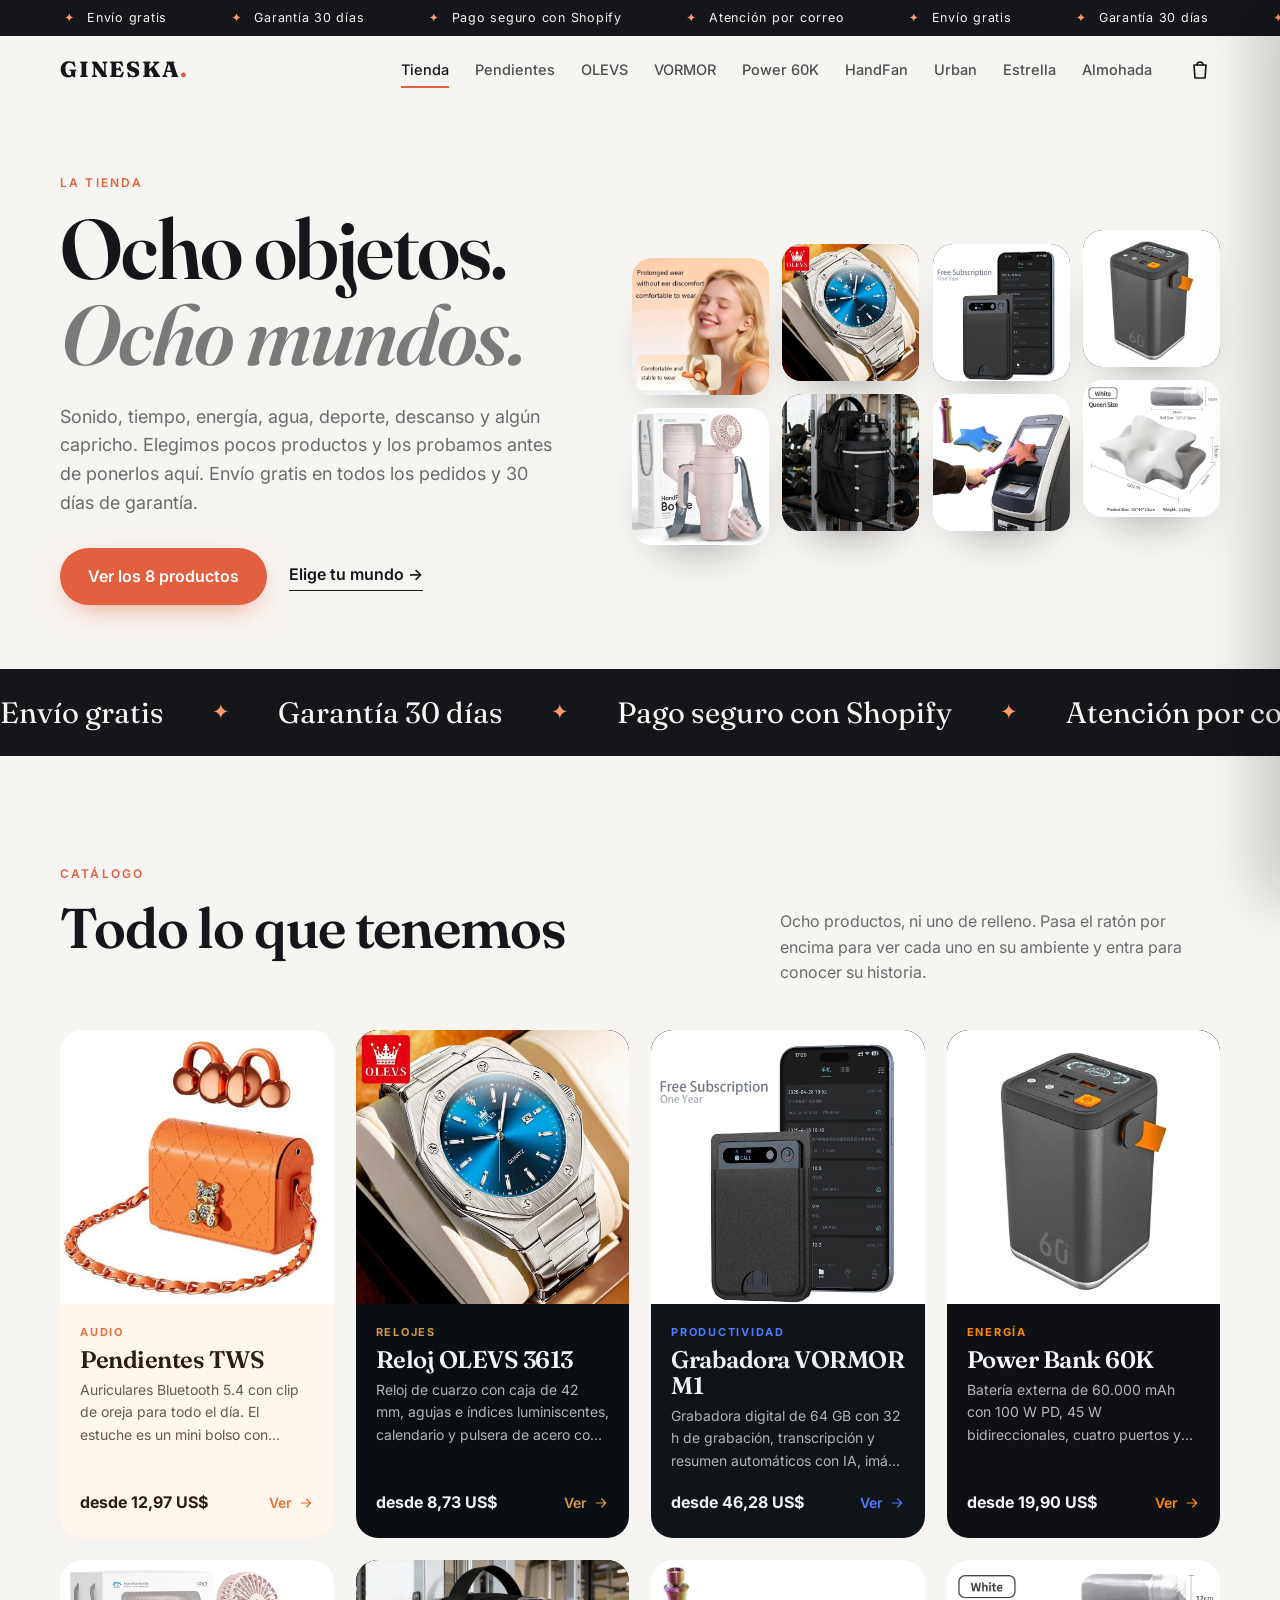
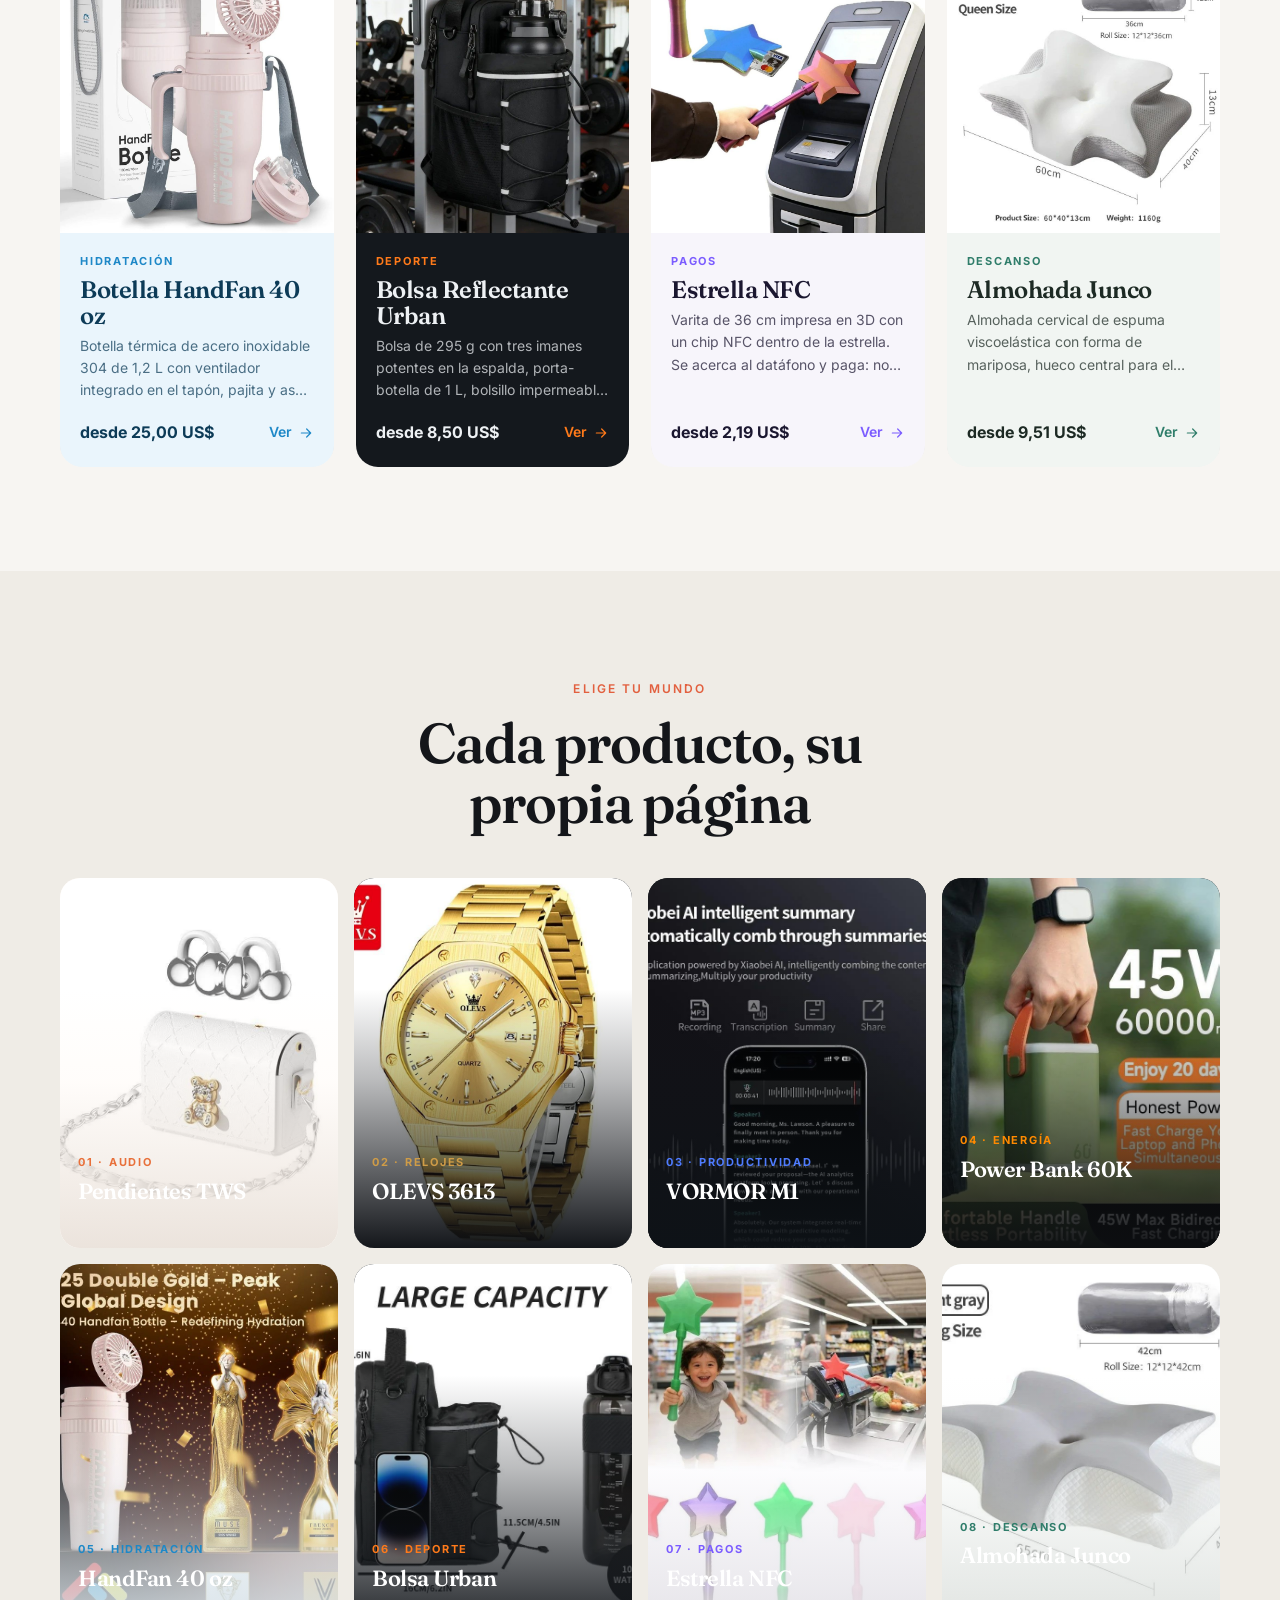
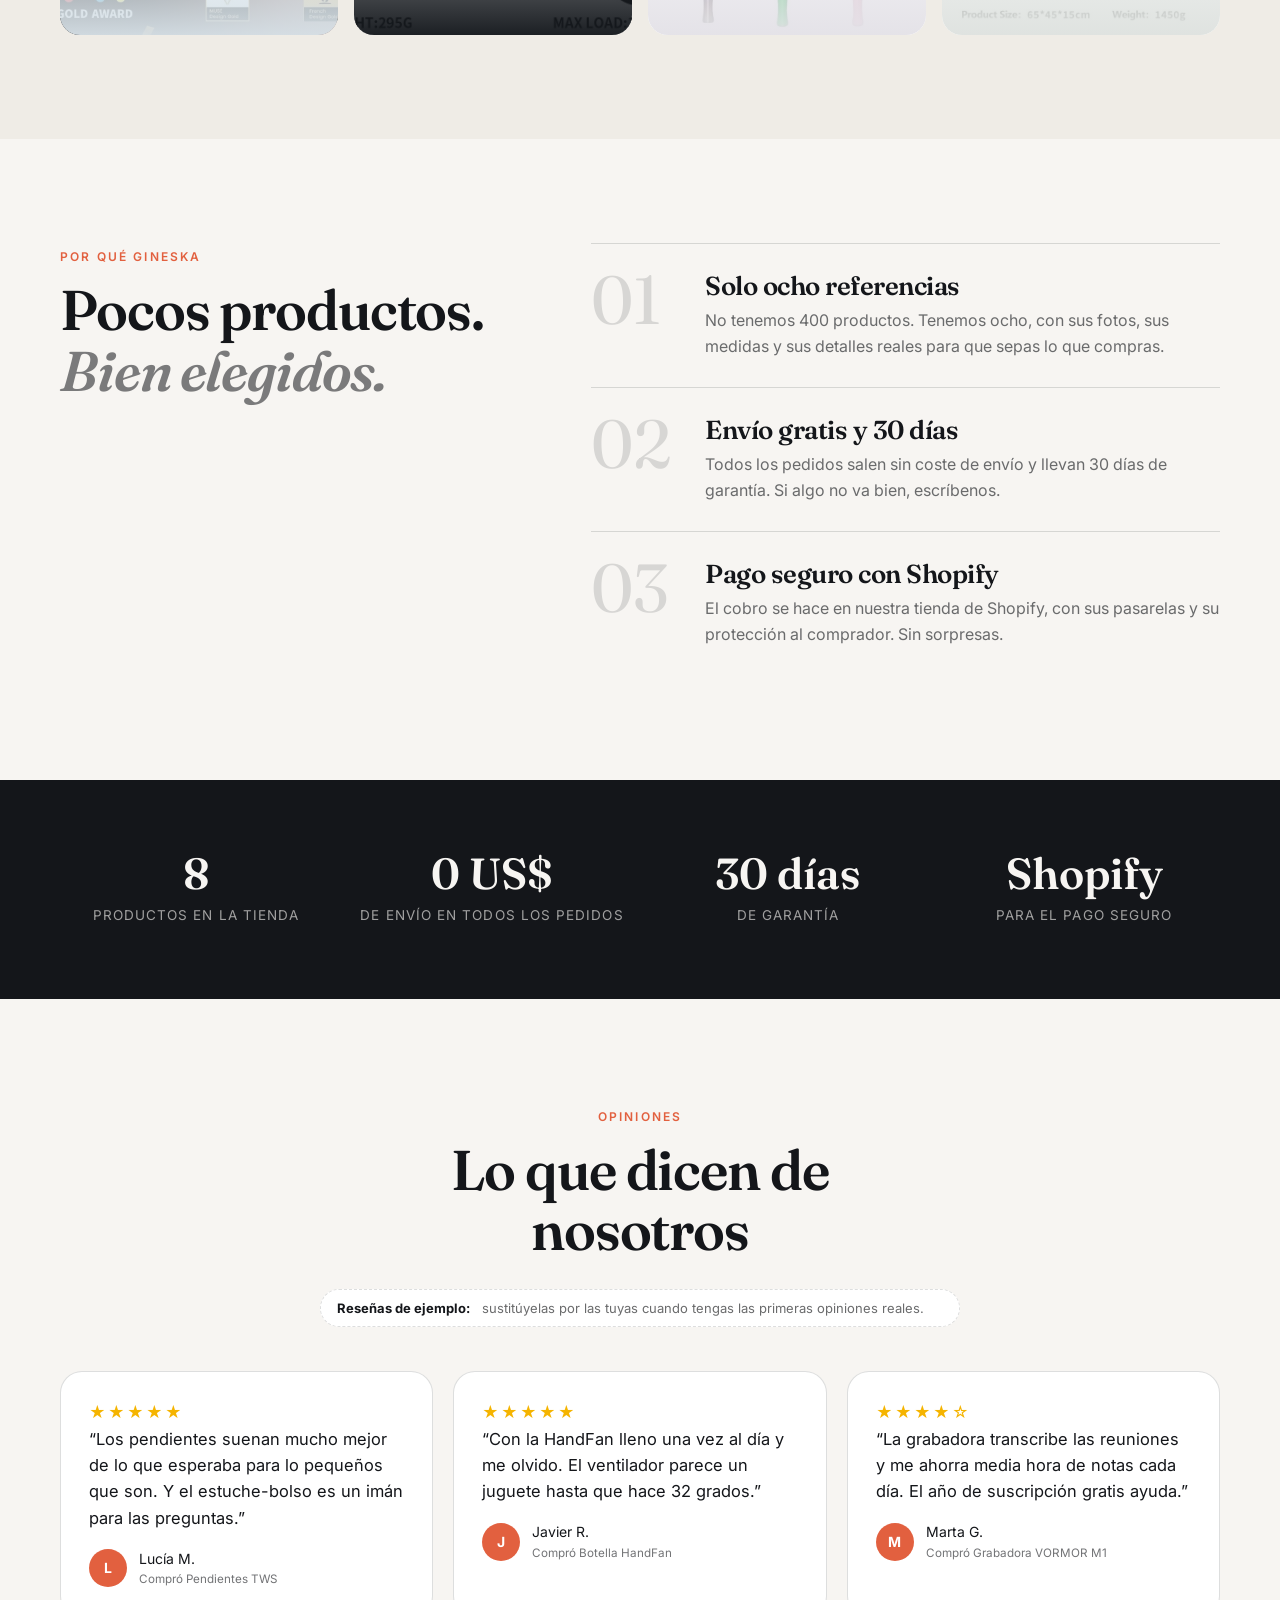
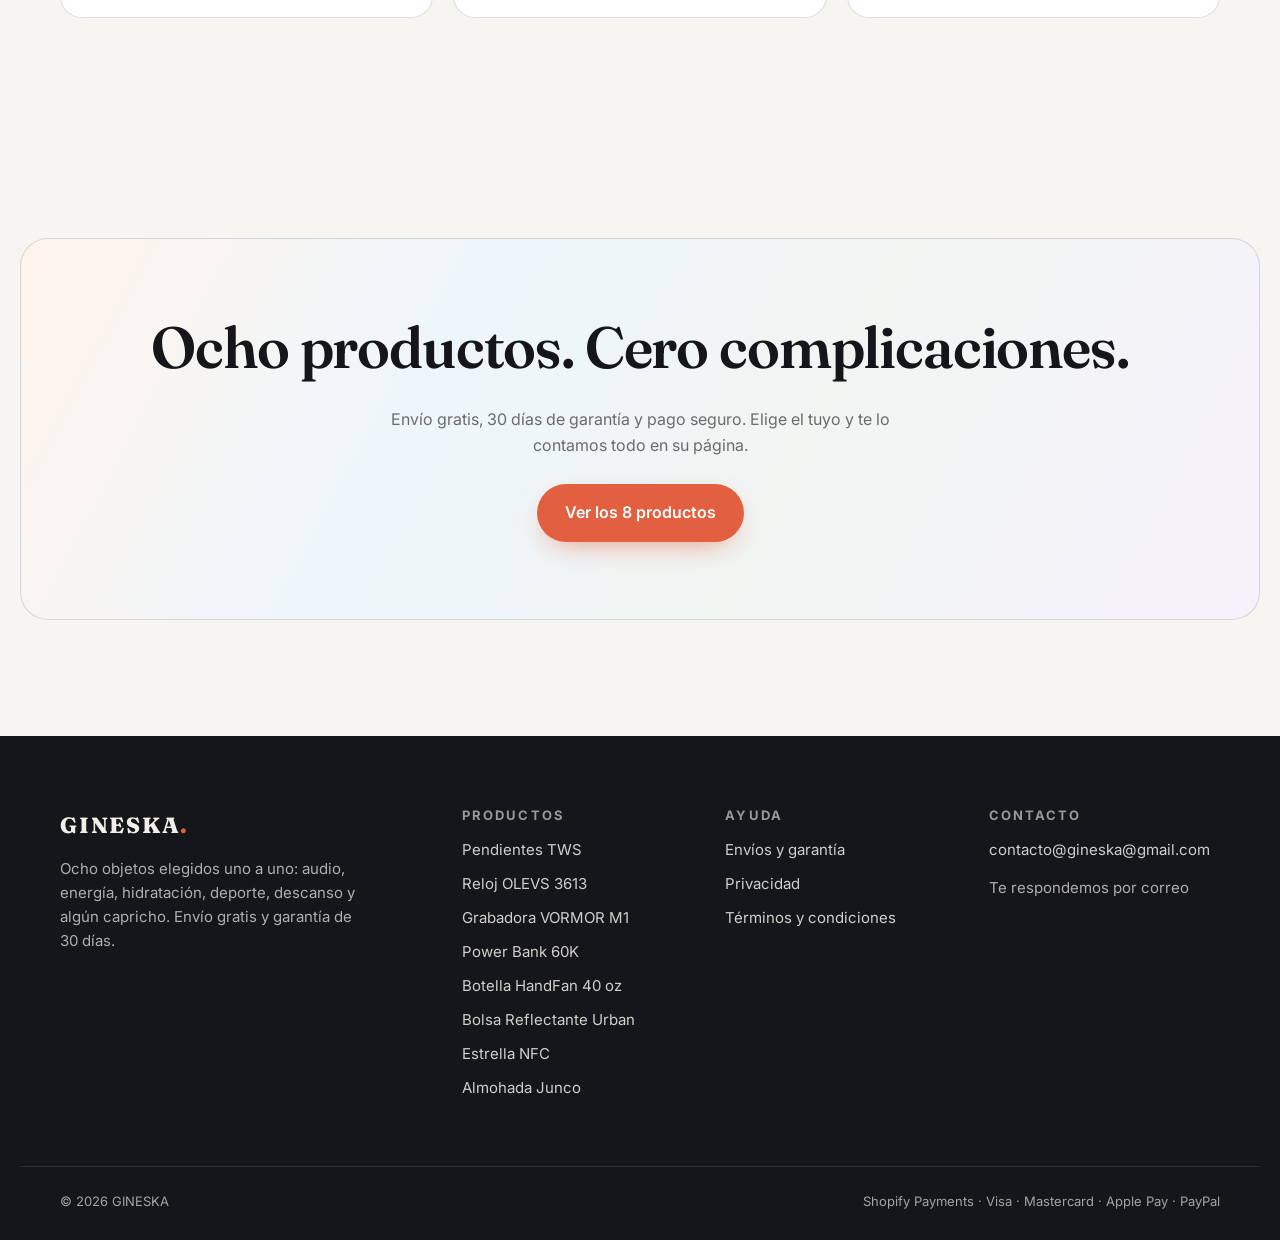
==== commit 4f077e96: "Reemplazar los productos de ejemplo por los 8 reales de Shopify - Importa el catálogo real (fotos, p" ====
--- a/web/index.html
+++ b/web/index.html
@@ -3,35 +3,39 @@
 <head>
   <meta charset="UTF-8">
   <meta name="viewport" content="width=device-width, initial-scale=1">
-  <title>NÓMADA · Cuatro objetos, cuatro mundos</title>
-  <meta name="description" content="Auriculares Pulse, botella Glaciar, vela Ámbar y mochila Ruta. Cuatro objetos bien hechos para tu día a día.">
-  <link rel="icon" href="data:image/svg+xml,<svg xmlns='http://www.w3.org/2000/svg' viewBox='0 0 64 64'><rect width='64' height='64' rx='14' fill='%23161616'/><text x='50%' y='54%' dominant-baseline='middle' text-anchor='middle' font-family='Georgia' font-size='40' fill='%23f4f1ec'>N</text></svg>">
+  <title>GINESKA · Ocho objetos, ocho mundos</title>
+  <meta name="description" content="Tienda GINESKA: auriculares, relojes, energía, hidratación, deporte, descanso y caprichos. Envío gratis y garantía de 30 días.">
+  <link rel="icon" href="data:image/svg+xml,<svg xmlns='http://www.w3.org/2000/svg' viewBox='0 0 64 64'><rect width='64' height='64' rx='14' fill='%2314161a'/><text x='50%' y='55%' dominant-baseline='middle' text-anchor='middle' font-family='Georgia' font-size='40' fill='%23f6f3ee'>G</text></svg>">
   <link rel="preconnect" href="https://fonts.googleapis.com">
   <link rel="preconnect" href="https://fonts.gstatic.com" crossorigin>
-  <link href="https://fonts.googleapis.com/css2?family=Instrument+Serif:ital@0;1&family=Inter:wght@400;500;600;700;800&display=swap" rel="stylesheet">
+  <link href="https://fonts.googleapis.com/css2?family=Fraunces:opsz,wght@9..144,400;9..144,600;9..144,700&family=Inter:wght@400;500;600;700;800&display=swap" rel="stylesheet">
   <link rel="stylesheet" href="css/base.css">
   <link rel="stylesheet" href="css/tema-inicio.css">
 </head>
 <body data-pagina="inicio">
 
   <main>
-    <!-- 1 · Héroe editorial tipográfico + mosaico de los 4 productos -->
-    <section class="bloque heroe-inicio">
-      <div class="contenedor heroe-inicio__grid">
-        <div class="heroe-inicio__texto">
-          <span class="eyebrow rv">Colección 2026</span>
-          <h1 class="rv">Cuatro objetos.<br><em>Cuatro mundos.</em></h1>
-          <p class="rv">Sonido, agua, luz y camino. Hemos elegido solo cuatro productos y los hemos hecho tan bien como sabemos. Cada uno con su carácter, su color y su página.</p>
-          <div class="heroe-inicio__cta rv">
-            <a class="boton" href="#productos">Ver los productos</a>
+    <!-- 1 · Héroe editorial + mosaico con los 8 productos -->
+    <section class="bloque heroe">
+      <div class="contenedor heroe__grid">
+        <div class="heroe__texto">
+          <span class="eyebrow rv">La tienda</span>
+          <h1 class="rv">Ocho objetos.<br><em>Ocho mundos.</em></h1>
+          <p class="rv">Sonido, tiempo, energía, agua, deporte, descanso y algún capricho. Elegimos pocos productos y los probamos antes de ponerlos aquí. Envío gratis en todos los pedidos y 30 días de garantía.</p>
+          <div class="heroe__cta rv">
+            <a class="boton" href="#productos">Ver los 8 productos</a>
             <a class="enlace-flecha" href="#mundos">Elige tu mundo →</a>
           </div>
         </div>
         <div class="mosaico" aria-hidden="true">
-          <a href="producto-pulse.html" class="mosaico__pieza m1" style="--c:#0d0b1a"><img src="img/pulse-1.jpg" alt=""></a>
-          <a href="producto-glaciar.html" class="mosaico__pieza m2" style="--c:#e6f4fa"><img src="img/glaciar-1.jpg" alt=""></a>
-          <a href="producto-ambar.html" class="mosaico__pieza m3" style="--c:#f3e9dc"><img src="img/ambar-1.jpg" alt=""></a>
-          <a href="producto-ruta.html" class="mosaico__pieza m4" style="--c:#1f2a1c"><img src="img/ruta-1.jpg" alt=""></a>
+          <a href="producto-pendientes.html" class="mosaico__pieza" style="--c:#fff6ee"><img src="img/pendientes-2.jpg" alt=""></a>
+          <a href="producto-olevs.html" class="mosaico__pieza" style="--c:#0b0e13"><img src="img/olevs-1.jpg" alt=""></a>
+          <a href="producto-vormor.html" class="mosaico__pieza" style="--c:#0f1419"><img src="img/vormor-1.jpg" alt=""></a>
+          <a href="producto-power.html" class="mosaico__pieza" style="--c:#0e1013"><img src="img/power-1.jpg" alt=""></a>
+          <a href="producto-handfan.html" class="mosaico__pieza" style="--c:#eaf5fc"><img src="img/handfan-1.jpg" alt=""></a>
+          <a href="producto-urban.html" class="mosaico__pieza" style="--c:#14181d"><img src="img/urban-1.jpg" alt=""></a>
+          <a href="producto-estrella.html" class="mosaico__pieza" style="--c:#f7f5fb"><img src="img/estrella-1.jpg" alt=""></a>
+          <a href="producto-almohada.html" class="mosaico__pieza" style="--c:#f1f5f2"><img src="img/almohada-1.jpg" alt=""></a>
         </div>
       </div>
     </section>
@@ -40,8 +44,8 @@
     <section class="franja-marquesina" aria-label="Ventajas">
       <div class="marquesina" style="--vel:34s">
         <div class="marquesina__pista">
-          <span>Envío 24/48 h</span><span>✦</span><span>Garantía 3 años</span><span>✦</span><span>30 días para devolver</span><span>✦</span><span>Materiales que duran</span><span>✦</span><span>Pago seguro</span><span>✦</span>
-          <span>Envío 24/48 h</span><span>✦</span><span>Garantía 3 años</span><span>✦</span><span>30 días para devolver</span><span>✦</span><span>Materiales que duran</span><span>✦</span><span>Pago seguro</span><span>✦</span>
+          <span>Envío gratis</span><span>✦</span><span>Garantía 30 días</span><span>✦</span><span>Pago seguro con Shopify</span><span>✦</span><span>Atención por correo</span><span>✦</span>
+          <span>Envío gratis</span><span>✦</span><span>Garantía 30 días</span><span>✦</span><span>Pago seguro con Shopify</span><span>✦</span><span>Atención por correo</span><span>✦</span>
         </div>
       </div>
     </section>
@@ -51,94 +55,108 @@
       <div class="contenedor">
         <div class="cabecera-seccion">
           <div>
-            <span class="eyebrow rv">La tienda</span>
-            <h2 class="titulo-seccion rv">Todos los productos</h2>
+            <span class="eyebrow rv">Catálogo</span>
+            <h2 class="titulo-seccion rv">Todo lo que tenemos</h2>
           </div>
-          <p class="rv">Pasa el ratón por encima para ver cada producto en su ambiente. Entra en cualquiera para descubrir su página.</p>
+          <p class="rv">Ocho productos, ni uno de relleno. Pasa el ratón por encima para ver cada uno en su ambiente y entra para conocer su historia.</p>
         </div>
         <div class="rejilla" data-grid-productos></div>
       </div>
     </section>
 
-    <!-- 4 · Paneles que se expanden: un mundo por producto -->
+    <!-- 4 · Un mundo por producto -->
     <section class="bloque mundos" id="mundos">
       <div class="contenedor">
         <div class="centro">
           <span class="eyebrow rv">Elige tu mundo</span>
-          <h2 class="titulo-seccion rv">Cada producto tiene su propio universo</h2>
+          <h2 class="titulo-seccion rv">Cada producto, su propia página</h2>
         </div>
-        <div class="paneles rv">
-          <a class="panel" href="producto-pulse.html" style="--p-bg:#0d0b1a;--p-ac:#8b5cf6">
-            <img src="img/pulse-2.jpg" alt="Persona escuchando música con los auriculares Pulse">
-            <div class="panel__txt"><span>01 · Sonido</span><h3>Pulse</h3><p>Silencio a la carta, noche de neón.</p></div>
+        <div class="mundos__grid">
+          <a class="mundo rv" href="producto-pendientes.html" style="--m-bg:#fff6ee;--m-ac:#e8703a">
+            <img src="img/pendientes-7.jpg" alt="Auriculares TWS dentro de su estuche con forma de bolso" loading="lazy">
+            <div class="mundo__txt"><span>01 · Audio</span><h3>Pendientes TWS</h3><p>Suenan bien y parecen un bolsito.</p></div>
           </a>
-          <a class="panel" href="producto-glaciar.html" style="--p-bg:#0b3b52;--p-ac:#1aa6c9">
-            <img src="img/glaciar-2.jpg" alt="Botella Glaciar junto a un lago de montaña">
-            <div class="panel__txt"><span>02 · Agua</span><h3>Glaciar</h3><p>Frío de montaña, dentro de tu bolso.</p></div>
+          <a class="mundo rv" href="producto-olevs.html" style="--m-bg:#0b0e13;--m-ac:#cf9c47">
+            <img src="img/olevs-4.jpg" alt="Reloj OLEVS dorado" loading="lazy">
+            <div class="mundo__txt"><span>02 · Relojes</span><h3>OLEVS 3613</h3><p>Acero, luz y 42 mm de presencia.</p></div>
           </a>
-          <a class="panel" href="producto-ambar.html" style="--p-bg:#3b2418;--p-ac:#d9774f">
-            <img src="img/ambar-2.jpg" alt="Vela Ámbar encendida en una mesilla">
-            <div class="panel__txt"><span>03 · Luz</span><h3>Ámbar</h3><p>Tu casa, a media luz.</p></div>
+          <a class="mundo rv" href="producto-vormor.html" style="--m-bg:#0f1419;--m-ac:#4f7cff">
+            <img src="img/vormor-4.jpg" alt="Grabadora VORMOR M1" loading="lazy">
+            <div class="mundo__txt"><span>03 · Productividad</span><h3>VORMOR M1</h3><p>Graba, transcribe y resume.</p></div>
           </a>
-          <a class="panel" href="producto-ruta.html" style="--p-bg:#1f2a1c;--p-ac:#ff6b1a">
-            <img src="img/ruta-1.jpg" alt="Mochila Ruta 24L">
-            <div class="panel__txt"><span>04 · Camino</span><h3>Ruta</h3><p>De la oficina al monte.</p></div>
+          <a class="mundo rv" href="producto-power.html" style="--m-bg:#0e1013;--m-ac:#ff8a00">
+            <img src="img/power-4.jpg" alt="Power bank de 60.000 mAh en el campo" loading="lazy">
+            <div class="mundo__txt"><span>04 · Energía</span><h3>Power Bank 60K</h3><p>60.000 mAh y 100 W para tu portátil.</p></div>
+          </a>
+          <a class="mundo rv" href="producto-handfan.html" style="--m-bg:#eaf5fc;--m-ac:#1e88c7">
+            <img src="img/handfan-6.jpg" alt="Botella HandFan premiada en 2025" loading="lazy">
+            <div class="mundo__txt"><span>05 · Hidratación</span><h3>HandFan 40 oz</h3><p>Frío 24 h y ventilador en el tapón.</p></div>
+          </a>
+          <a class="mundo rv" href="producto-urban.html" style="--m-bg:#14181d;--m-ac:#ff7a1a">
+            <img src="img/urban-2.jpg" alt="Bolsa Urban colgada en el gimnasio" loading="lazy">
+            <div class="mundo__txt"><span>06 · Deporte</span><h3>Bolsa Urban</h3><p>Se pega al hierro, se lleva al hombro.</p></div>
+          </a>
+          <a class="mundo rv" href="producto-estrella.html" style="--m-bg:#f7f5fb;--m-ac:#7b5cff">
+            <img src="img/estrella-5.jpg" alt="Varita NFC pagando en una tienda" loading="lazy">
+            <div class="mundo__txt"><span>07 · Pagos</span><h3>Estrella NFC</h3><p>Paga con una varita de 36 cm.</p></div>
+          </a>
+          <a class="mundo rv" href="producto-almohada.html" style="--m-bg:#f1f5f2;--m-ac:#2f7d6a">
+            <img src="img/almohada-5.jpg" alt="Almohada cervical Junco en uso" loading="lazy">
+            <div class="mundo__txt"><span>08 · Descanso</span><h3>Almohada Junco</h3><p>Espuma viscoelástica con forma de mariposa.</p></div>
           </a>
         </div>
       </div>
     </section>
 
-    <!-- 5 · Lista editorial numerada -->
+    <!-- 5 · Lista editorial: cómo trabaja la tienda -->
     <section class="bloque porque">
       <div class="contenedor porque__grid">
         <div>
-          <span class="eyebrow rv">Por qué NÓMADA</span>
-          <h2 class="titulo-seccion rv">Menos cosas.<br><em>Mejores cosas.</em></h2>
+          <span class="eyebrow rv">Por qué GINESKA</span>
+          <h2 class="titulo-seccion rv">Pocos productos.<br><em>Bien elegidos.</em></h2>
         </div>
-        <ol class="lista-num">
-          <li class="rv"><span>01</span><div><h3>Solo cuatro productos</h3><p>No tenemos 400 referencias. Tenemos cuatro, y cada una ha pasado meses de pruebas antes de llegar aquí.</p></div></li>
-          <li class="rv"><span>02</span><div><h3>Hechos para durar</h3><p>Acero, algodón encerado, cerámica y tejidos reciclados. Garantía de 3 años en todo.</p></div></li>
-          <li class="rv"><span>03</span><div><h3>Sin letra pequeña</h3><p>Envío en 24/48 h, 30 días para devolver y atención de personas reales.</p></div></li>
+        <ol class="razones">
+          <li class="rv"><span>01</span><div><h3>Solo ocho referencias</h3><p>No tenemos 400 productos. Tenemos ocho, con sus fotos, sus medidas y sus detalles reales para que sepas lo que compras.</p></div></li>
+          <li class="rv"><span>02</span><div><h3>Envío gratis y 30 días</h3><p>Todos los pedidos salen sin coste de envío y llevan 30 días de garantía. Si algo no va bien, escríbenos.</p></div></li>
+          <li class="rv"><span>03</span><div><h3>Pago seguro con Shopify</h3><p>El cobro se hace en nuestra tienda de Shopify, con sus pasarelas y su protección al comprador. Sin sorpresas.</p></div></li>
         </ol>
       </div>
     </section>
 
-    <!-- 6 · Cifras con contador -->
-    <section class="bloque bloque--denso cifras">
-      <div class="contenedor cifras__grid">
-        <div class="rv"><strong><span data-count="3040">3040</span>+</strong><span>clientes felices</span></div>
-        <div class="rv"><strong><span data-count="4.8">4,8</span>★</strong><span>valoración media</span></div>
-        <div class="rv"><strong><span data-count="3">3</span> años</strong><span>de garantía</span></div>
-        <div class="rv"><strong><span data-count="48">48</span> h</strong><span>máximo de entrega</span></div>
+    <!-- 6 · Tira de datos reales -->
+    <section class="bloque bloque--denso tira">
+      <div class="contenedor tira__grid">
+        <div class="rv"><strong><span data-count="8">8</span></strong><span>productos en la tienda</span></div>
+        <div class="rv"><strong>0 US$</strong><span>de envío en todos los pedidos</span></div>
+        <div class="rv"><strong><span data-count="30">30</span> días</strong><span>de garantía</span></div>
+        <div class="rv"><strong>Shopify</strong><span>para el pago seguro</span></div>
       </div>
     </section>
 
-    <!-- 7 · Reseñas -->
-    <section class="bloque">
+    <!-- 7 · Reseñas (de ejemplo) -->
+    <section class="bloque" id="resenas">
       <div class="contenedor">
         <div class="centro"><span class="eyebrow rv">Opiniones</span><h2 class="titulo-seccion rv">Lo que dicen de nosotros</h2></div>
+        <p class="nota-demo rv" style="display:flex;margin:18px auto 0;max-width:640px;text-align:center"><strong>Reseñas de ejemplo:</strong>&nbsp;sustitúyelas por las tuyas cuando tengas las primeras opiniones reales.</p>
         <div class="resenas" style="margin-top:44px">
-          <article class="resena rv"><div class="estrellas">★★★★★</div><p>“Los Pulse me han cambiado el tren de cada mañana. Me pongo música y desaparece el mundo.”</p><footer><span class="avatar">L</span><div>Lucía M.<small>Compró Pulse ANC</small></div></footer></article>
-          <article class="resena rv"><div class="estrellas">★★★★★</div><p>“Dejé la Glaciar en el coche en agosto con hielo por la mañana. Por la tarde seguía habiendo hielo.”</p><footer><span class="avatar">J</span><div>Javier R.<small>Compró Glaciar 750 ml</small></div></footer></article>
-          <article class="resena rv"><div class="estrellas">★★★★★</div><p>“La vela huele a hogar de verdad, no a ambientador. Y el vaso lo reutilizo como maceta.”</p><footer><span class="avatar">M</span><div>Marta G.<small>Compró Vela Ámbar</small></div></footer></article>
+          <article class="resena rv"><div class="estrellas">★★★★★</div><p>“Los pendientes suenan mucho mejor de lo que esperaba para lo pequeños que son. Y el estuche-bolso es un imán para las preguntas.”</p><footer><span class="avatar">L</span><div>Lucía M.<small>Compró Pendientes TWS</small></div></footer></article>
+          <article class="resena rv"><div class="estrellas">★★★★★</div><p>“Con la HandFan lleno una vez al día y me olvido. El ventilador parece un juguete hasta que hace 32 grados.”</p><footer><span class="avatar">J</span><div>Javier R.<small>Compró Botella HandFan</small></div></footer></article>
+          <article class="resena rv"><div class="estrellas">★★★★☆</div><p>“La grabadora transcribe las reuniones y me ahorra media hora de notas cada día. El año de suscripción gratis ayuda.”</p><footer><span class="avatar">M</span><div>Marta G.<small>Compró Grabadora VORMOR M1</small></div></footer></article>
         </div>
       </div>
     </section>
 
-    <!-- 8 · Cierre: boletín -->
+    <!-- 8 · Cierre -->
     <section class="bloque cierre">
       <div class="contenedor cierre__caja rv">
-        <h2>Un 10 % en tu primer pedido</h2>
-        <p>Apúntate y te avisamos de novedades. Sin spam, prometido.</p>
-        <form class="boletin" data-newsletter>
-          <label class="sr" for="email">Tu correo</label>
-          <input id="email" type="email" required placeholder="tu@correo.com">
-          <button class="boton" type="submit">Quiero mi 10 %</button>
-        </form>
+        <h2>Ocho productos. Cero complicaciones.</h2>
+        <p>Envío gratis, 30 días de garantía y pago seguro. Elige el tuyo y te lo contamos todo en su página.</p>
+        <a class="boton" href="#productos">Ver los 8 productos</a>
       </div>
     </section>
   </main>
 
+  <script src="js/config.js"></script>
   <script src="js/productos.js"></script>
   <script src="js/app.js"></script>
 </body>
--- a/web/css/base.css
+++ b/web/css/base.css
@@ -1,5 +1,5 @@
 /* ==========================================================================
-   NÓMADA · Estilos compartidos
+   GINESKA · Estilos compartidos
    Cada página define SUS colores y fuentes en :root (ver css/tema-*.css).
    Aquí solo hay estructura; la "piel" viene de las variables.
    Regla de la skill: el fondo y el padding de cada bloque viven JUNTOS en el
@@ -93,7 +93,7 @@
 .tarjeta__info { padding: 20px 20px 22px; display: flex; flex-direction: column; flex: 1; }
 .tarjeta__cat { font-size: 11px; letter-spacing: .16em; text-transform: uppercase; color: var(--t-ac); font-weight: 700; }
 .tarjeta h3 { font-size: 21px; margin: 6px 0 6px; font-family: var(--f-display); }
-.tarjeta p { font-size: 14px; opacity: .72; margin-bottom: 18px; }
+.tarjeta p { font-size: 14px; opacity: .72; margin-bottom: 18px; display: -webkit-box; -webkit-line-clamp: 3; -webkit-box-orient: vertical; overflow: hidden; }
 .tarjeta__pie { display: flex; justify-content: space-between; align-items: center; margin-top: auto; }
 .tarjeta__precio { font-weight: 700; }
 .tarjeta__ir { display: inline-flex; align-items: center; gap: 6px; font-size: 14px; font-weight: 600; color: var(--t-ac); }
@@ -169,6 +169,10 @@
 .cabecera-seccion { display: flex; justify-content: space-between; align-items: end; gap: 24px; margin-bottom: 44px; flex-wrap: wrap; }
 .cabecera-seccion p { color: var(--muted); max-width: 44ch; margin: 0; }
 
+/* aviso de contenido de ejemplo (reseñas de demostración) */
+.nota-demo { display: inline-flex; align-items: center; gap: 8px; font-size: 13px; line-height: 1.4; padding: 9px 16px; border-radius: 99px; background: var(--card); border: 1px dashed var(--line); color: var(--muted); margin-bottom: 22px; max-width: 100%; }
+.nota-demo strong { color: var(--fg); }
+
 /* ---------- marquesina genérica ---------- */
 .marquesina { overflow: hidden; white-space: nowrap; }
 .marquesina__pista { display: inline-flex; gap: 48px; padding-right: 48px; animation: desliza var(--vel, 30s) linear infinite; }
@@ -228,6 +232,13 @@
 .rv.visible { opacity: 1; transform: none; }
 
 /* ---------- responsive ---------- */
+/* entre 990 y 1180 px el menú con 8 productos necesita menos aire */
+@media (max-width: 1180px) and (min-width: 991px) {
+  .cabecera__fila { gap: 16px; }
+  .cabecera__nav { gap: 15px; }
+  .cabecera__nav a { font-size: 13.5px; }
+  .logo { font-size: 20px; }
+}
 @media (max-width: 990px) {
   .rejilla { grid-template-columns: repeat(2, 1fr); }
   .rejilla--3 { grid-template-columns: repeat(3, minmax(240px, 1fr)); overflow-x: auto; scroll-snap-type: x mandatory; padding-bottom: 8px; }
--- a/web/css/tema-inicio.css
+++ b/web/css/tema-inicio.css
@@ -1,95 +1,102 @@
-/* Portada · neutra y cálida, para que los 4 colores de los productos brillen */
+/* ==========================================================================
+   Portada · GINESKA
+   Papel cálido + tinta oscura + un acento terracota, para que las fotos de
+   los 8 productos (cada una con su color) sean las protagonistas.
+   ========================================================================== */
 :root {
-  --bg: #f4f1ec;
-  --fg: #161616;
-  --ac: #161616;
-  --ac-fg: #f4f1ec;
-  --f-body: 'Inter', system-ui, sans-serif;
-  --f-display: 'Instrument Serif', Georgia, serif;
-  --radius: 20px;
+  --bg: #f7f5f2;
+  --fg: #14161a;
+  --ac: #e2603f;
+  --ac-fg: #ffffff;
+  --card: #ffffff;
+  --f-body: 'Inter', system-ui, -apple-system, sans-serif;
+  --f-display: 'Fraunces', Georgia, serif;
+  --radius: 22px;
 }
-h1, h2, h3 { font-weight: 400; letter-spacing: -0.01em; }
+body { background: var(--bg); }
+h1, h2, h3 { font-weight: 600; letter-spacing: -0.02em; }
 em { font-style: italic; color: color-mix(in srgb, var(--fg) 55%, var(--bg)); }
-.eyebrow { color: #b5532f; }
-.anuncio__pista span::before { color: #ff6b1a; }
-.logo span { color: #ff6b1a; }
-.tarjeta h3 { font-size: 26px; }
+.tarjeta h3 { font-size: 24px; }
+.anuncio { background: var(--fg); color: #f7f5f2; }
+.anuncio__pista span::before { color: #ff9a6a; }
+.pie { --pie-bg: #14161a; --pie-fg: #f2efea; }
 
-/* 1 · héroe */
-.heroe-inicio { --pad-y: clamp(40px, 6vw, 80px); background: var(--bg); overflow: hidden; }
-.heroe-inicio__grid { display: grid; grid-template-columns: 1fr 1.05fr; gap: clamp(28px, 5vw, 64px); align-items: center; min-height: min(78vh, 760px); }
-.heroe-inicio h1 { font-size: clamp(52px, 7.4vw, 112px); line-height: .95; margin-bottom: 26px; }
-.heroe-inicio p { font-size: 18px; color: var(--muted); max-width: 44ch; }
-.heroe-inicio__cta { display: flex; gap: 24px; align-items: center; flex-wrap: wrap; margin-top: 30px; }
+/* ---------- 1 · héroe ---------- */
+.heroe { --pad-y: clamp(36px, 5vw, 72px); overflow: hidden; }
+.heroe__grid { display: grid; grid-template-columns: 1fr 1.15fr; gap: clamp(28px, 5vw, 60px); align-items: center; }
+.heroe h1 { font-size: clamp(48px, 6.6vw, 96px); line-height: 1.02; margin-bottom: 24px; }
+.heroe__texto p { font-size: 18px; color: var(--muted); max-width: 46ch; }
+.heroe__cta { display: flex; gap: 22px; align-items: center; flex-wrap: wrap; margin-top: 30px; }
 .enlace-flecha { font-weight: 600; text-decoration: none; border-bottom: 1.5px solid currentColor; padding-bottom: 2px; }
-.mosaico { display: grid; grid-template-columns: 1fr 1fr; grid-template-rows: 1fr 1fr; gap: 16px; aspect-ratio: 1 / 1.02; }
-.mosaico__pieza { background: var(--c); border-radius: 24px; overflow: hidden; position: relative; animation: entra 1.2s var(--ease) both; box-shadow: 0 30px 60px -35px rgba(0,0,0,.45); }
-.mosaico__pieza img { width: 100%; height: 100%; object-fit: cover; transition: transform 1s var(--ease); }
+.heroe__texto .eyebrow { color: var(--ac); }
+
+.mosaico { display: grid; grid-template-columns: repeat(4, 1fr); gap: 14px; }
+.mosaico__pieza { position: relative; aspect-ratio: 1 / 1; border-radius: 20px; overflow: hidden; background: var(--c); box-shadow: 0 26px 50px -32px rgba(20, 22, 26, .55); animation: entra 1s var(--ease) both; }
+.mosaico__pieza img { width: 100%; height: 100%; object-fit: cover; transition: transform .9s var(--ease); }
 .mosaico__pieza:hover img { transform: scale(1.07); }
-.m1 { transform: translateY(24px); animation-delay: .05s; }
-.m2 { animation-delay: .18s; }
-.m3 { animation-delay: .3s; }
-.m4 { transform: translateY(-24px); animation-delay: .42s; }
-.m1, .m4 { --y: 24px; }
-.m4 { --y: -24px; }
-.m2, .m3 { --y: 0px; }
-@keyframes entra { from { opacity: 0; transform: translateY(calc(var(--y) + 40px)) scale(.94); } to { opacity: 1; transform: translateY(var(--y)) scale(1); } }
+.mosaico__pieza:nth-child(4n + 1) { transform: translateY(14px); }
+.mosaico__pieza:nth-child(4n + 4) { transform: translateY(-14px); }
+.mosaico__pieza:nth-child(1) { animation-delay: .04s; }
+.mosaico__pieza:nth-child(2) { animation-delay: .1s; }
+.mosaico__pieza:nth-child(3) { animation-delay: .16s; }
+.mosaico__pieza:nth-child(4) { animation-delay: .22s; }
+.mosaico__pieza:nth-child(5) { animation-delay: .28s; }
+.mosaico__pieza:nth-child(6) { animation-delay: .34s; }
+.mosaico__pieza:nth-child(7) { animation-delay: .4s; }
+.mosaico__pieza:nth-child(8) { animation-delay: .46s; }
+@keyframes entra { from { opacity: 0; transform: translateY(34px) scale(.94); } }
 
-/* 2 · marquesina (costura: continúa el color oscuro de la tinta) */
-.franja-marquesina { background: var(--fg); color: var(--bg); padding: 22px 0; font-family: var(--f-display); font-size: clamp(22px, 2.6vw, 34px); }
-.franja-marquesina span:nth-child(even) { color: #ff6b1a; font-size: .7em; align-self: center; }
+/* ---------- 2 · marquesina (costura: continúa la tinta) ---------- */
+.franja-marquesina { background: var(--fg); color: #f7f5f2; padding: 20px 0; font-family: var(--f-display); font-size: clamp(20px, 2.3vw, 30px); }
+.franja-marquesina span:nth-child(even) { color: #ff9a6a; font-size: .7em; align-self: center; }
 
-/* 4 · paneles */
-.mundos { background: #ebe6de; }
-.paneles { display: flex; gap: 14px; height: clamp(420px, 60vh, 580px); margin-top: 44px; }
-.panel { flex: 1; position: relative; border-radius: 22px; overflow: hidden; background: var(--p-bg); color: #fff; text-decoration: none; transition: flex-grow .7s var(--ease); }
-.panel img { position: absolute; inset: 0; width: 100%; height: 100%; object-fit: cover; transition: transform 1s var(--ease); }
-.panel::after { content: ''; position: absolute; inset: 0; background: linear-gradient(to top, color-mix(in srgb, var(--p-bg) 92%, transparent) 0%, transparent 60%); }
-.panel__txt { position: absolute; left: 24px; right: 24px; bottom: 24px; z-index: 1; }
-.panel__txt span { font-size: 12px; letter-spacing: .16em; text-transform: uppercase; color: var(--p-ac); font-weight: 700; font-family: var(--f-body); }
-.panel__txt h3 { font-size: clamp(34px, 3.4vw, 52px); margin: 6px 0 4px; }
-.panel__txt p { margin: 0; opacity: 0; transform: translateY(10px); transition: opacity .5s, transform .5s var(--ease); max-width: 26ch; }
-.paneles:hover .panel { flex-grow: .7; }
-.paneles .panel:hover { flex-grow: 2.4; }
-.panel:hover img { transform: scale(1.04); }
-.panel:hover .panel__txt p { opacity: .9; transform: none; }
+/* ---------- 4 · mundos ---------- */
+.mundos { background: #efece6; }
+.mundos__grid { display: grid; grid-template-columns: repeat(4, 1fr); gap: 16px; margin-top: 44px; }
+.mundo { position: relative; display: block; border-radius: 20px; overflow: hidden; text-decoration: none; color: #fff; background: var(--m-bg); aspect-ratio: 3 / 4; }
+.mundo img { position: absolute; inset: 0; width: 100%; height: 100%; object-fit: cover; transition: transform .9s var(--ease); }
+.mundo::after { content: ''; position: absolute; inset: 0; background: linear-gradient(to top, color-mix(in srgb, var(--m-bg) 92%, #000) 0%, color-mix(in srgb, var(--m-bg) 30%, transparent) 45%, transparent 70%); opacity: .96; }
+.mundo__txt { position: absolute; left: 18px; right: 18px; bottom: 18px; z-index: 1; }
+.mundo__txt span { font-size: 11px; letter-spacing: .16em; text-transform: uppercase; font-weight: 700; color: var(--m-ac); }
+.mundo__txt h3 { font-size: 22px; margin: 6px 0 4px; }
+.mundo__txt p { margin: 0; font-size: 14px; opacity: 0; transform: translateY(8px); transition: opacity .5s, transform .5s var(--ease); }
+.mundo:hover img { transform: scale(1.05); }
+.mundo:hover .mundo__txt p { opacity: .92; transform: none; }
 
-/* 5 · por qué */
+/* ---------- 5 · por qué ---------- */
 .porque__grid { display: grid; grid-template-columns: 1fr 1.3fr; gap: 48px; }
-.lista-num { list-style: none; margin: 0; padding: 0; }
-.lista-num li { display: grid; grid-template-columns: 110px 1fr; gap: 20px; padding: 30px 0; border-top: 1px solid var(--line); }
-.lista-num li > span { font-family: var(--f-display); font-size: 84px; line-height: .8; color: color-mix(in srgb, var(--fg) 14%, var(--bg)); }
-.lista-num h3 { font-size: 30px; margin-bottom: 8px; }
-.lista-num p { color: var(--muted); margin: 0; }
+.razones { list-style: none; margin: 0; padding: 0; }
+.razones li { display: grid; grid-template-columns: 96px 1fr; gap: 18px; padding: 28px 0; border-top: 1px solid var(--line); }
+.razones li > span { font-family: var(--f-display); font-size: 68px; line-height: .8; color: color-mix(in srgb, var(--fg) 14%, var(--bg)); }
+.razones h3 { font-size: 26px; margin-bottom: 8px; }
+.razones p { color: var(--muted); margin: 0; }
 
-/* 6 · cifras */
-.cifras { background: var(--fg); color: var(--bg); }
-.cifras__grid { display: grid; grid-template-columns: repeat(4, 1fr); gap: 24px; text-align: center; }
-.cifras strong { display: block; font-family: var(--f-display); font-weight: 400; font-size: clamp(44px, 5.4vw, 76px); line-height: 1; }
-.cifras__grid > div > span { opacity: .65; font-size: 14px; letter-spacing: .08em; text-transform: uppercase; }
+/* ---------- 6 · tira de datos ---------- */
+.tira { background: var(--fg); color: #f7f5f2; }
+.tira__grid { display: grid; grid-template-columns: repeat(4, 1fr); gap: 24px; text-align: center; }
+.tira strong { display: block; font-family: var(--f-display); font-weight: 600; font-size: clamp(30px, 3.4vw, 46px); line-height: 1; }
+.tira__grid > div > span { display: block; margin-top: 10px; opacity: .62; font-size: 13.5px; letter-spacing: .08em; text-transform: uppercase; }
 
-/* 8 · cierre */
-.cierre { --pad-y: clamp(80px, 11vw, 120px); }
-.cierre__caja { background: linear-gradient(120deg, #0d0b1a 0%, #0b3b52 35%, #b5532f 70%, #1f2a1c 100%); color: #fff; border-radius: 28px; padding: clamp(40px, 7vw, 88px); text-align: center; }
-.cierre__caja h2 { font-size: clamp(36px, 5vw, 64px); }
-.cierre__caja p { opacity: .8; }
-.boletin { display: flex; gap: 10px; max-width: 520px; margin: 28px auto 0; }
-.boletin input { flex: 1; min-width: 0; padding: 16px 22px; border-radius: 99px; border: 0; font: inherit; }
-.cierre .boton { --ac: #ff6b1a; --ac-fg: #fff; }
+/* ---------- 7 · reseñas ---------- */
+.resenas .resena { background: #fff; }
 
+/* ---------- 8 · cierre ---------- */
+.cierre { --pad-y: clamp(72px, 10vw, 116px); }
+.cierre__caja { background: linear-gradient(118deg, #fff4ec 0%, #eef6fb 34%, #f1f5f2 62%, #f6f2fb 100%); border: 1px solid var(--line); border-radius: 28px; padding: clamp(36px, 6vw, 80px); text-align: center; }
+.cierre__caja h2 { font-size: clamp(32px, 4.6vw, 58px); }
+.cierre__caja p { color: var(--muted); max-width: 52ch; margin: 0 auto 26px; }
+
+/* ---------- responsive ---------- */
 @media (max-width: 990px) {
-  .heroe-inicio__grid { grid-template-columns: 1fr; min-height: 0; }
-  .mosaico { max-width: 560px; }
-  .paneles { flex-direction: column; height: auto; }
-  .panel { height: 220px; flex: none; }
-  .paneles:hover .panel, .paneles .panel:hover { flex-grow: 0; }
-  .panel__txt p { opacity: .9; transform: none; }
+  .heroe__grid { grid-template-columns: 1fr; }
+  .mosaico { max-width: 620px; }
+  .mundos__grid { grid-template-columns: repeat(2, 1fr); }
   .porque__grid { grid-template-columns: 1fr; }
-  .cifras__grid { grid-template-columns: repeat(2, 1fr); row-gap: 40px; }
+  .tira__grid { grid-template-columns: repeat(2, 1fr); row-gap: 34px; }
 }
 @media (max-width: 540px) {
-  .lista-num li { grid-template-columns: 64px 1fr; }
-  .lista-num li > span { font-size: 54px; }
-  .boletin { flex-direction: column; }
+  .mundos__grid { grid-template-columns: 1fr; }
   .mosaico { gap: 10px; }
+  .razones li { grid-template-columns: 60px 1fr; }
+  .razones li > span { font-size: 48px; }
 }
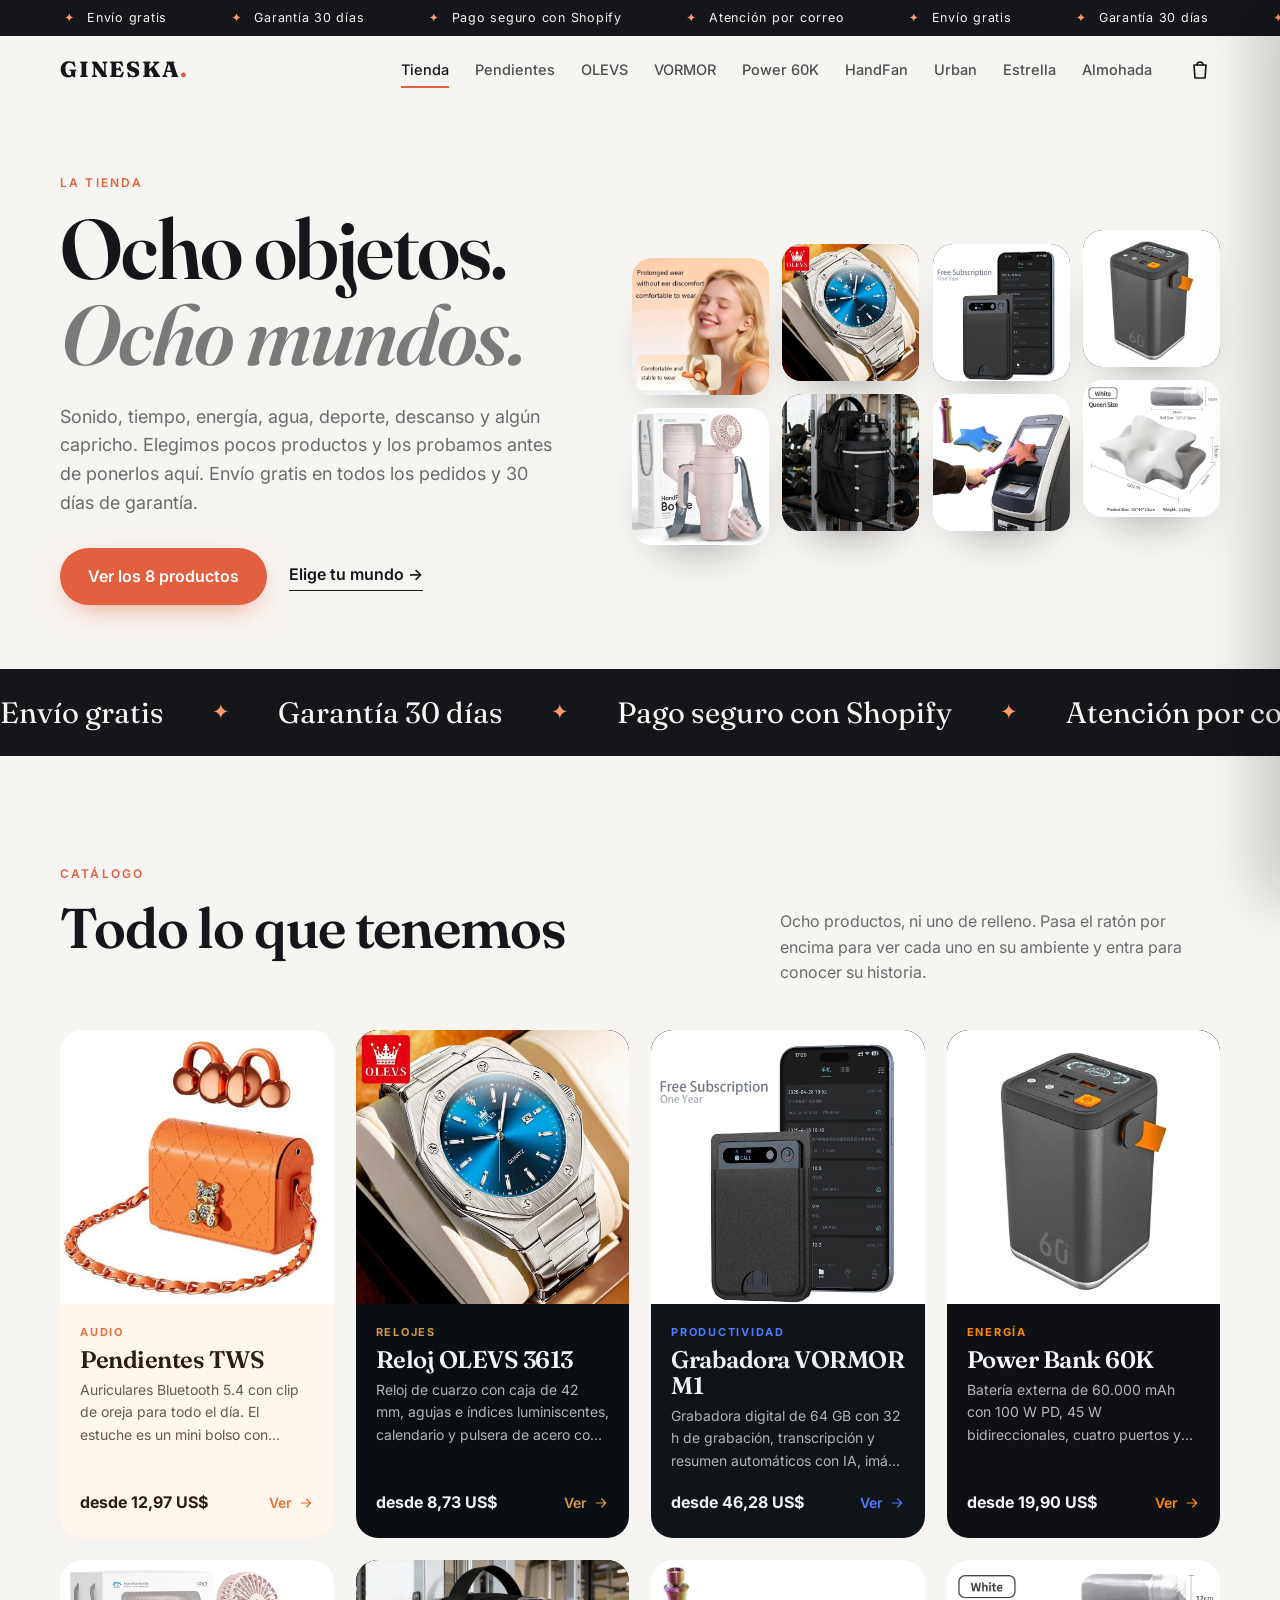
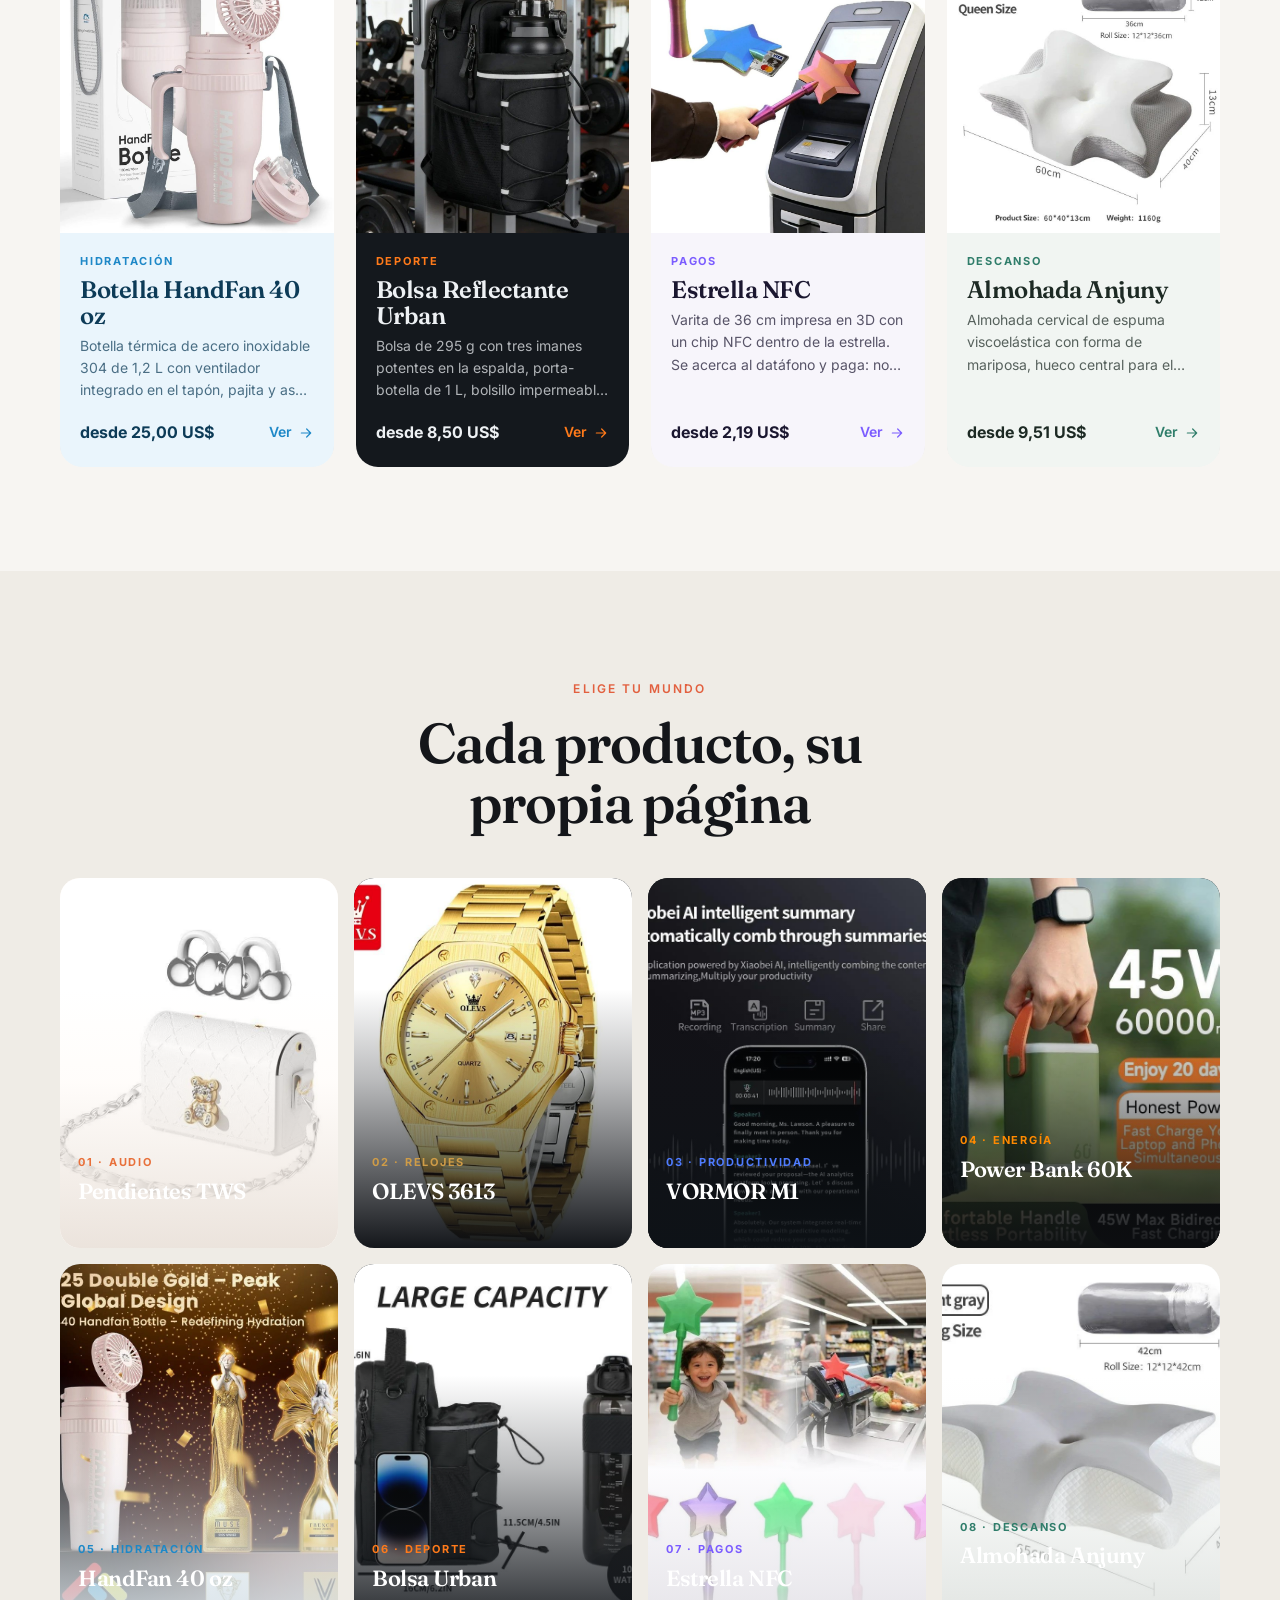
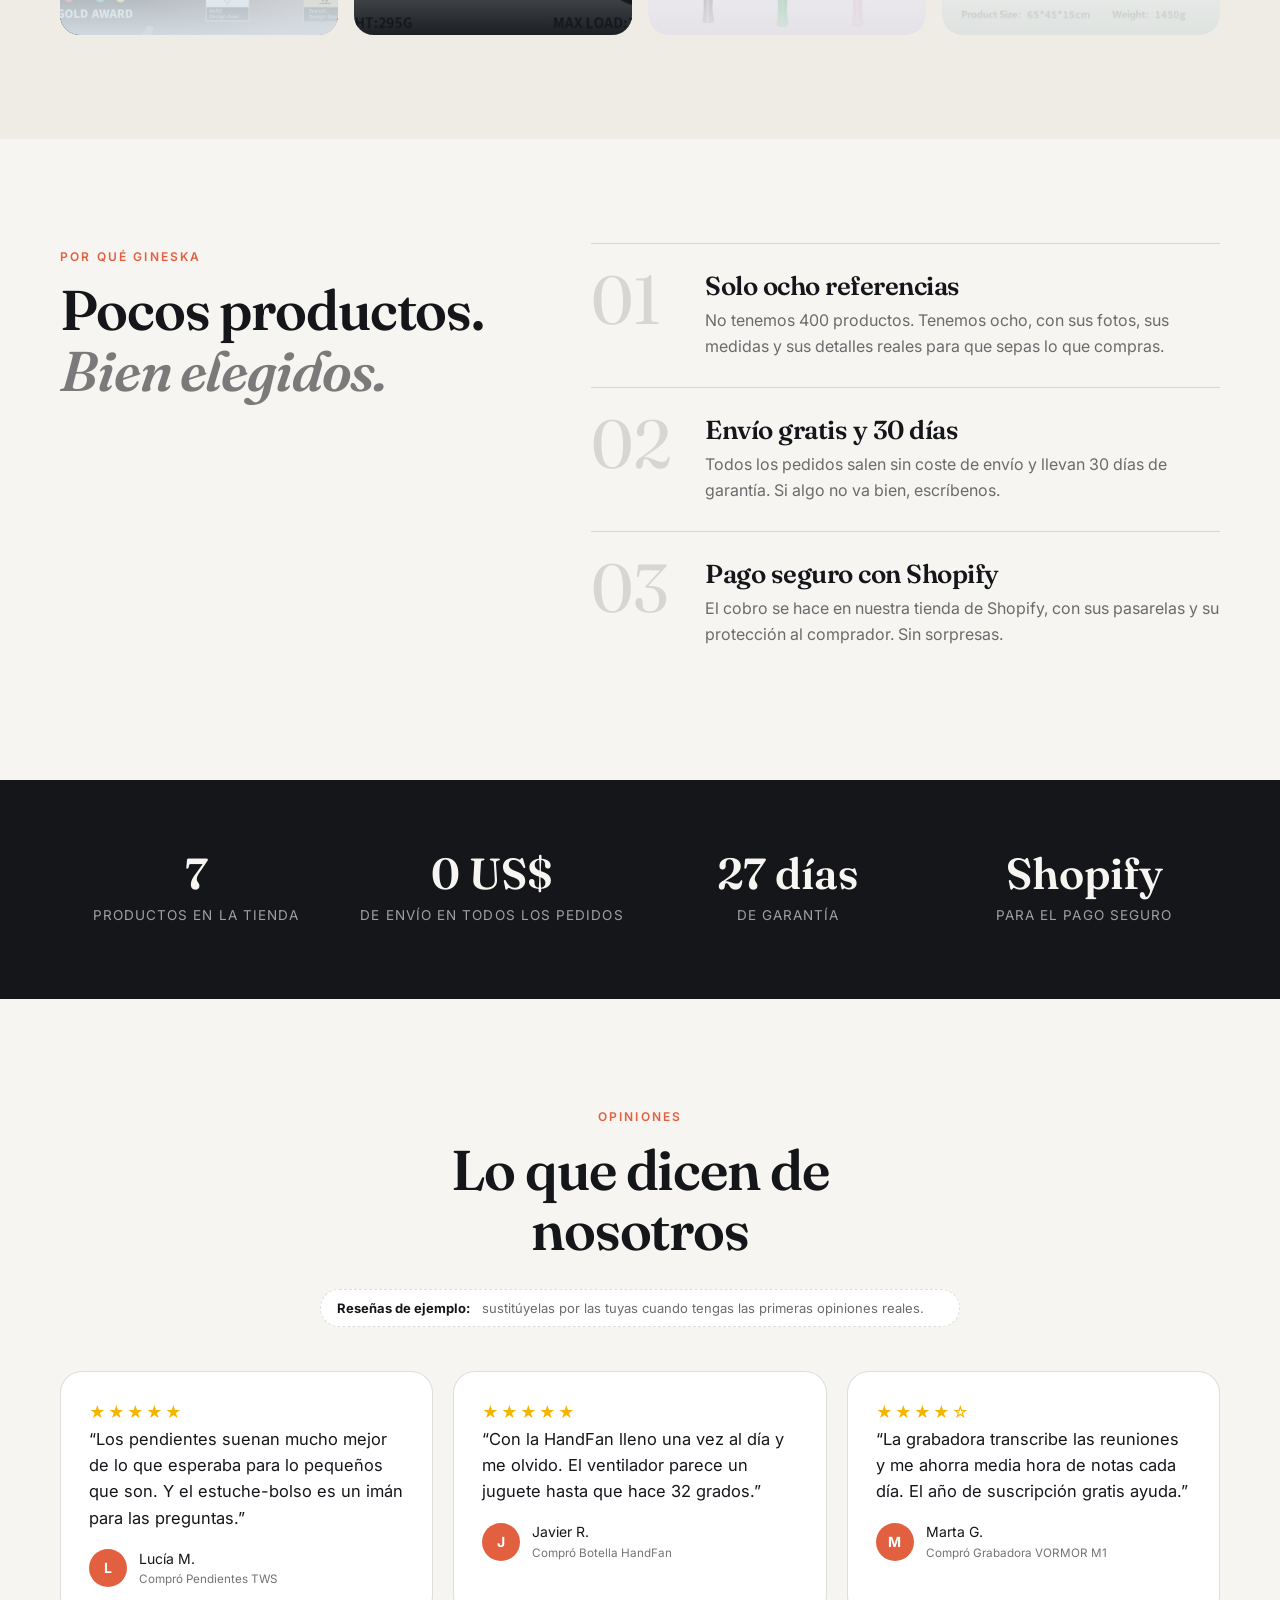
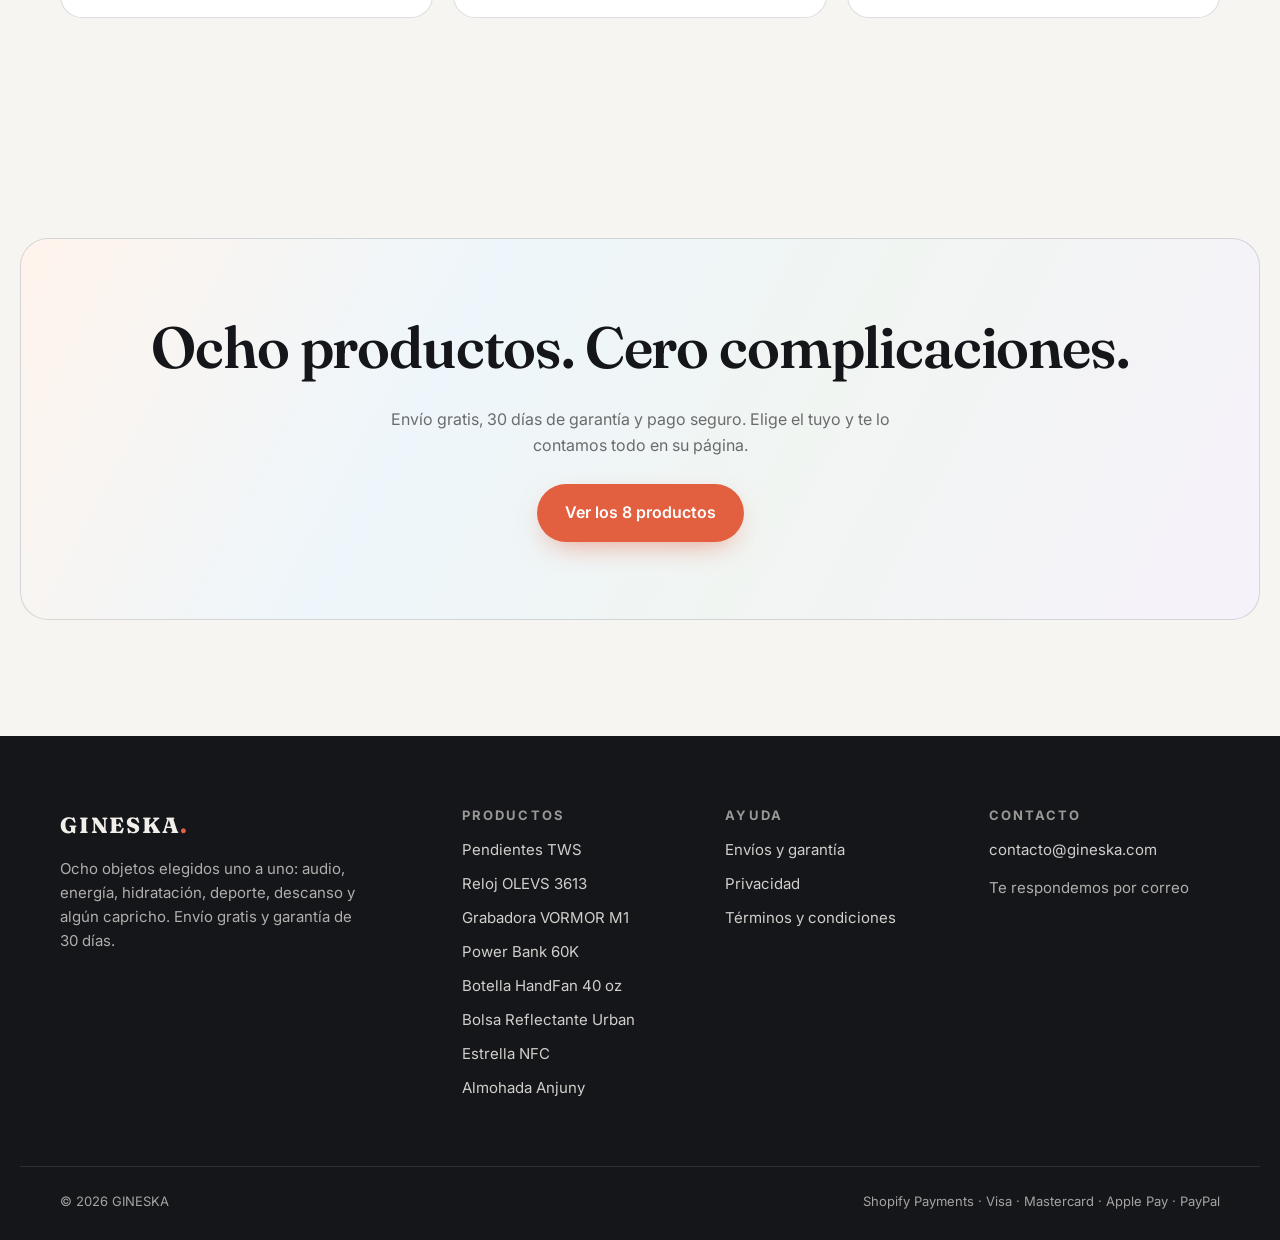
==== commit a678caa2: "Revisión final: correo de contacto, nombre de la almohada y textos de la estrella - contacto@gineska" ====
--- a/web/index.html
+++ b/web/index.html
@@ -101,8 +101,8 @@
             <div class="mundo__txt"><span>07 · Pagos</span><h3>Estrella NFC</h3><p>Paga con una varita de 36 cm.</p></div>
           </a>
           <a class="mundo rv" href="producto-almohada.html" style="--m-bg:#f1f5f2;--m-ac:#2f7d6a">
-            <img src="img/almohada-5.jpg" alt="Almohada cervical Junco en uso" loading="lazy">
-            <div class="mundo__txt"><span>08 · Descanso</span><h3>Almohada Junco</h3><p>Espuma viscoelástica con forma de mariposa.</p></div>
+            <img src="img/almohada-5.jpg" alt="Almohada cervical Anjuny en uso" loading="lazy">
+            <div class="mundo__txt"><span>08 · Descanso</span><h3>Almohada Anjuny</h3><p>Espuma viscoelástica con forma de mariposa.</p></div>
           </a>
         </div>
       </div>
